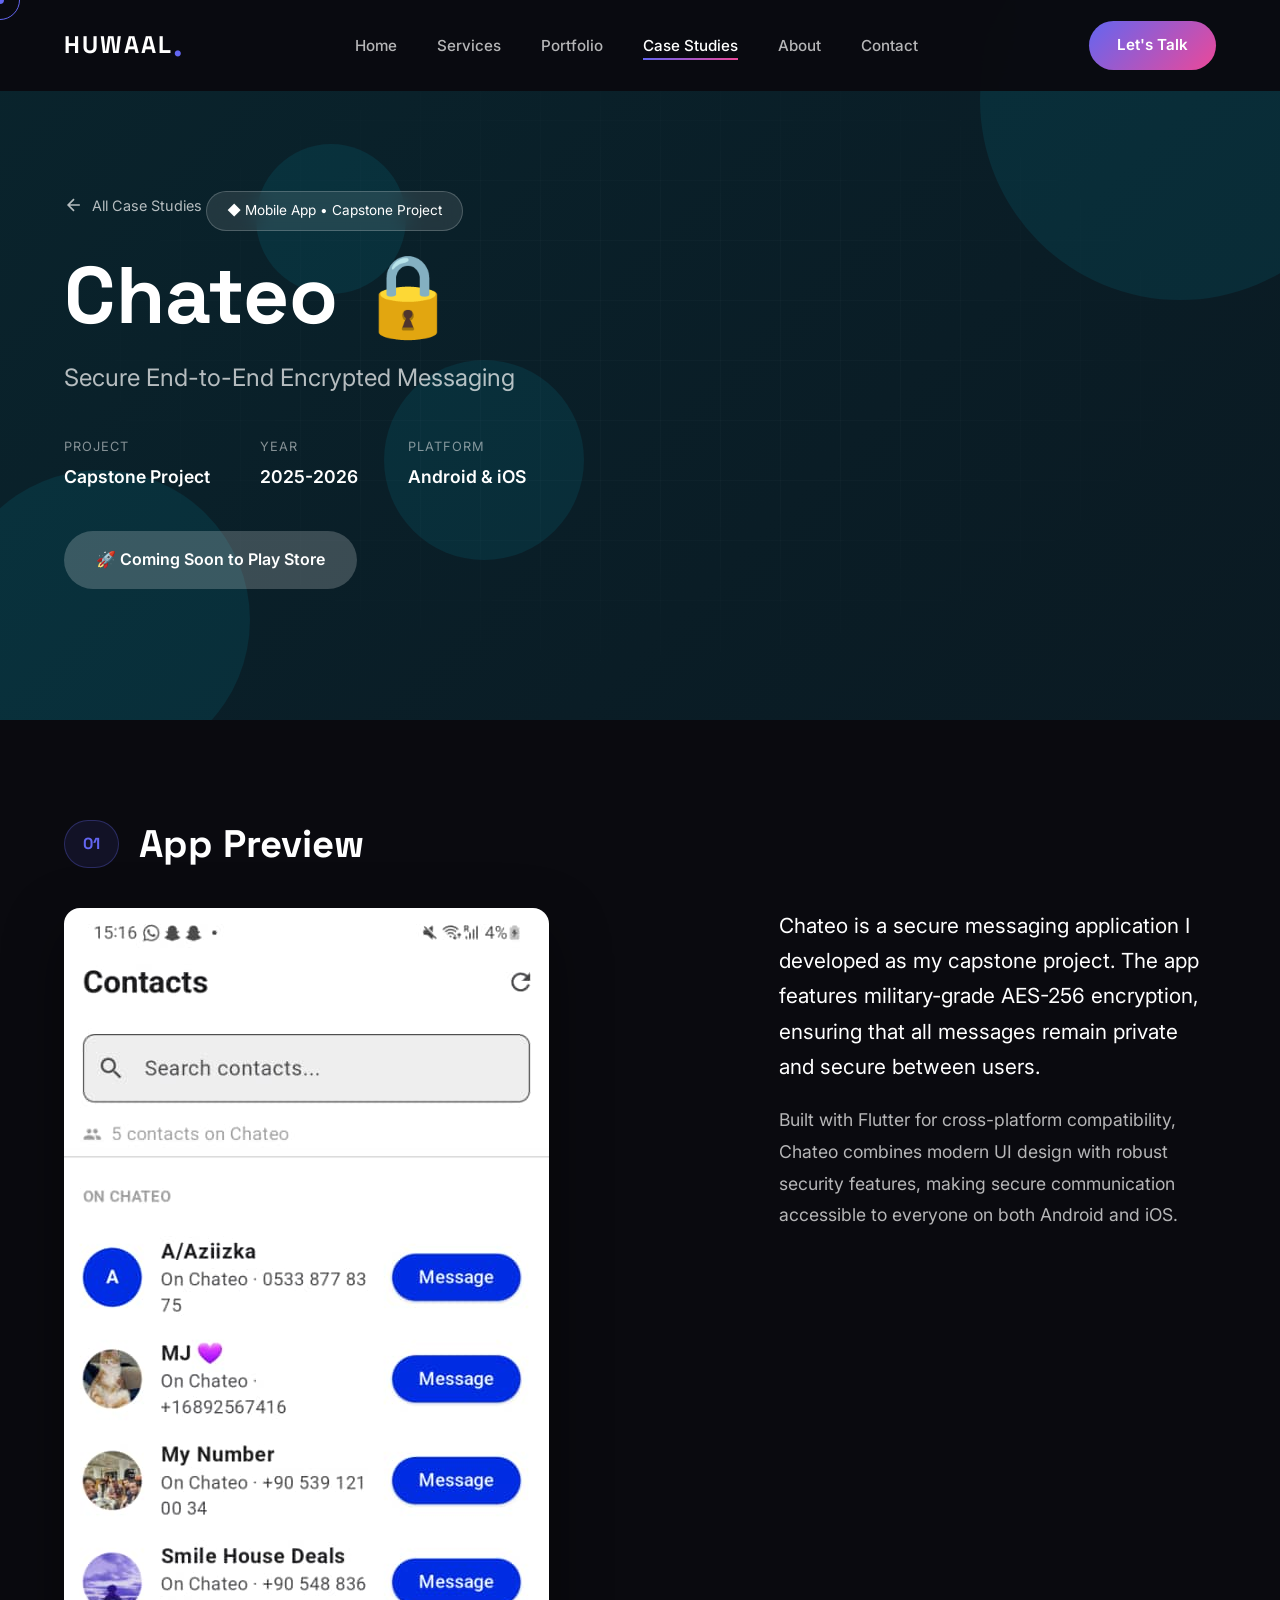
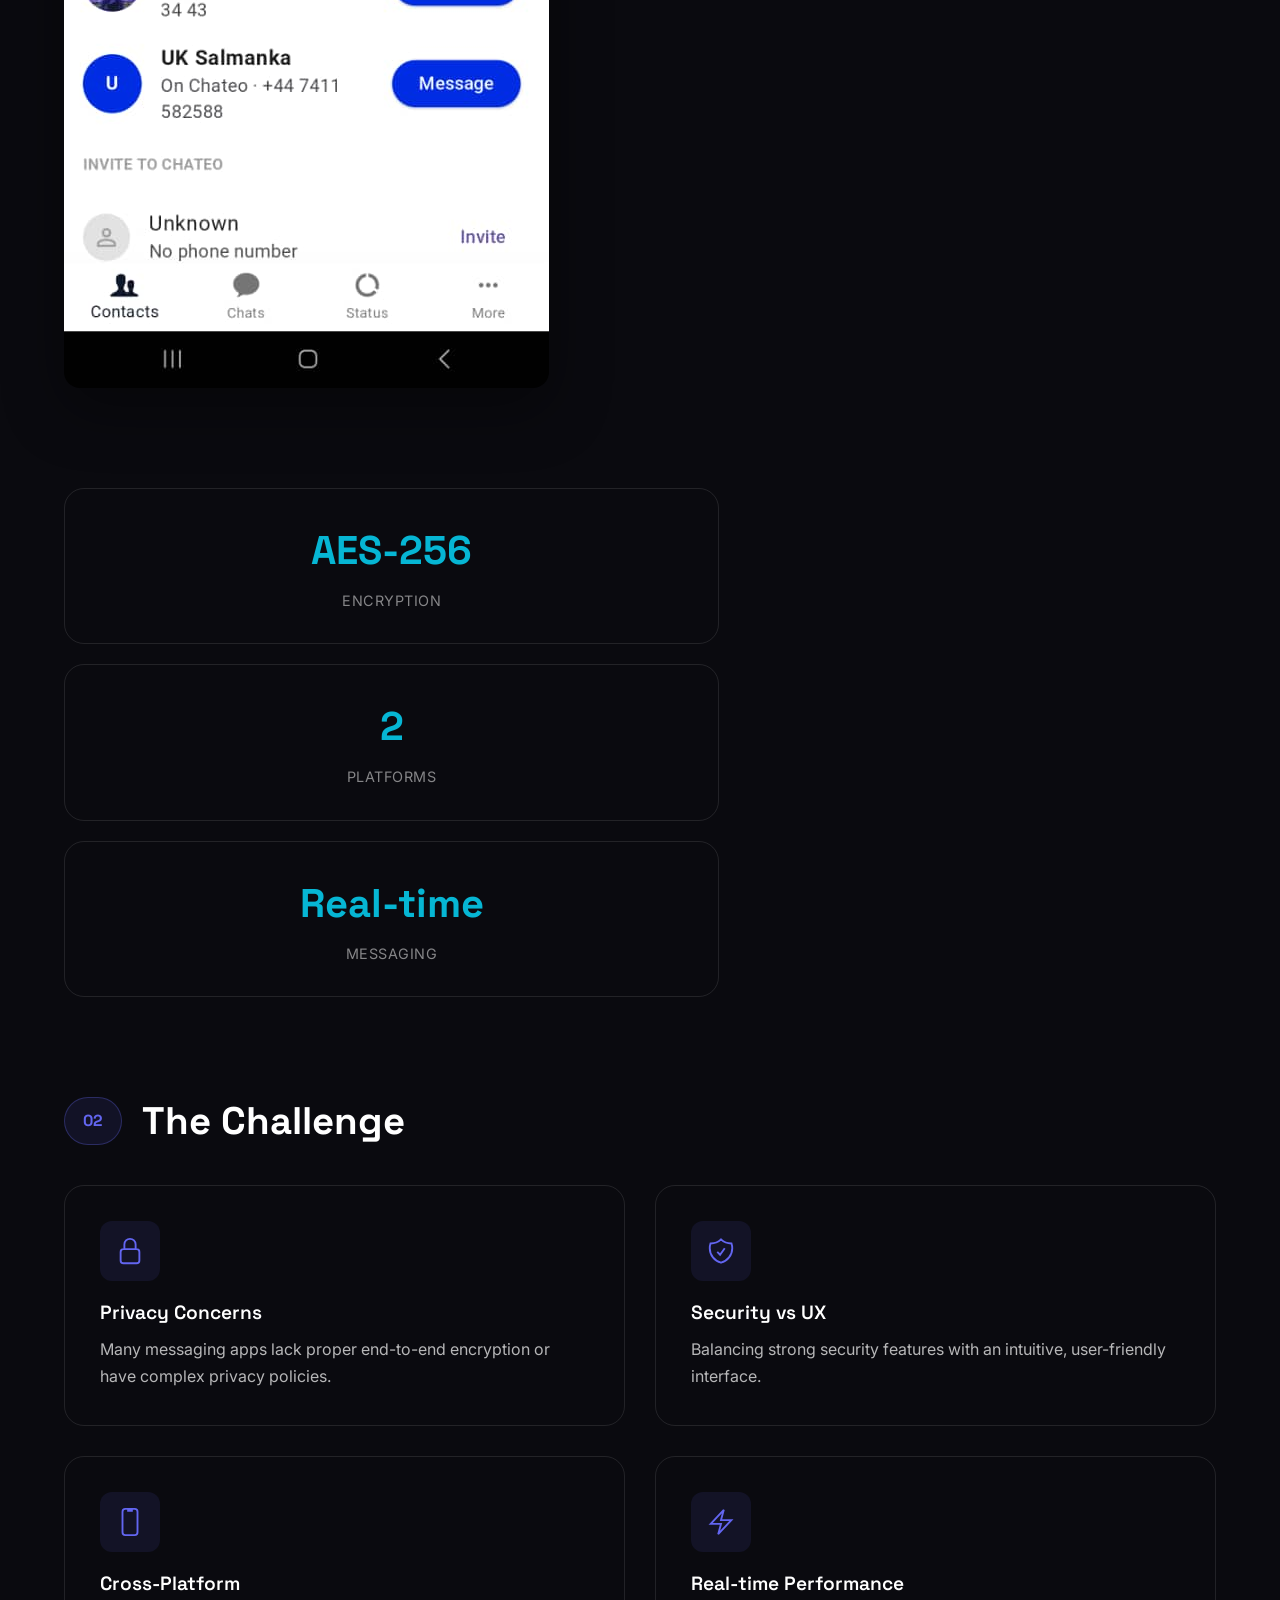
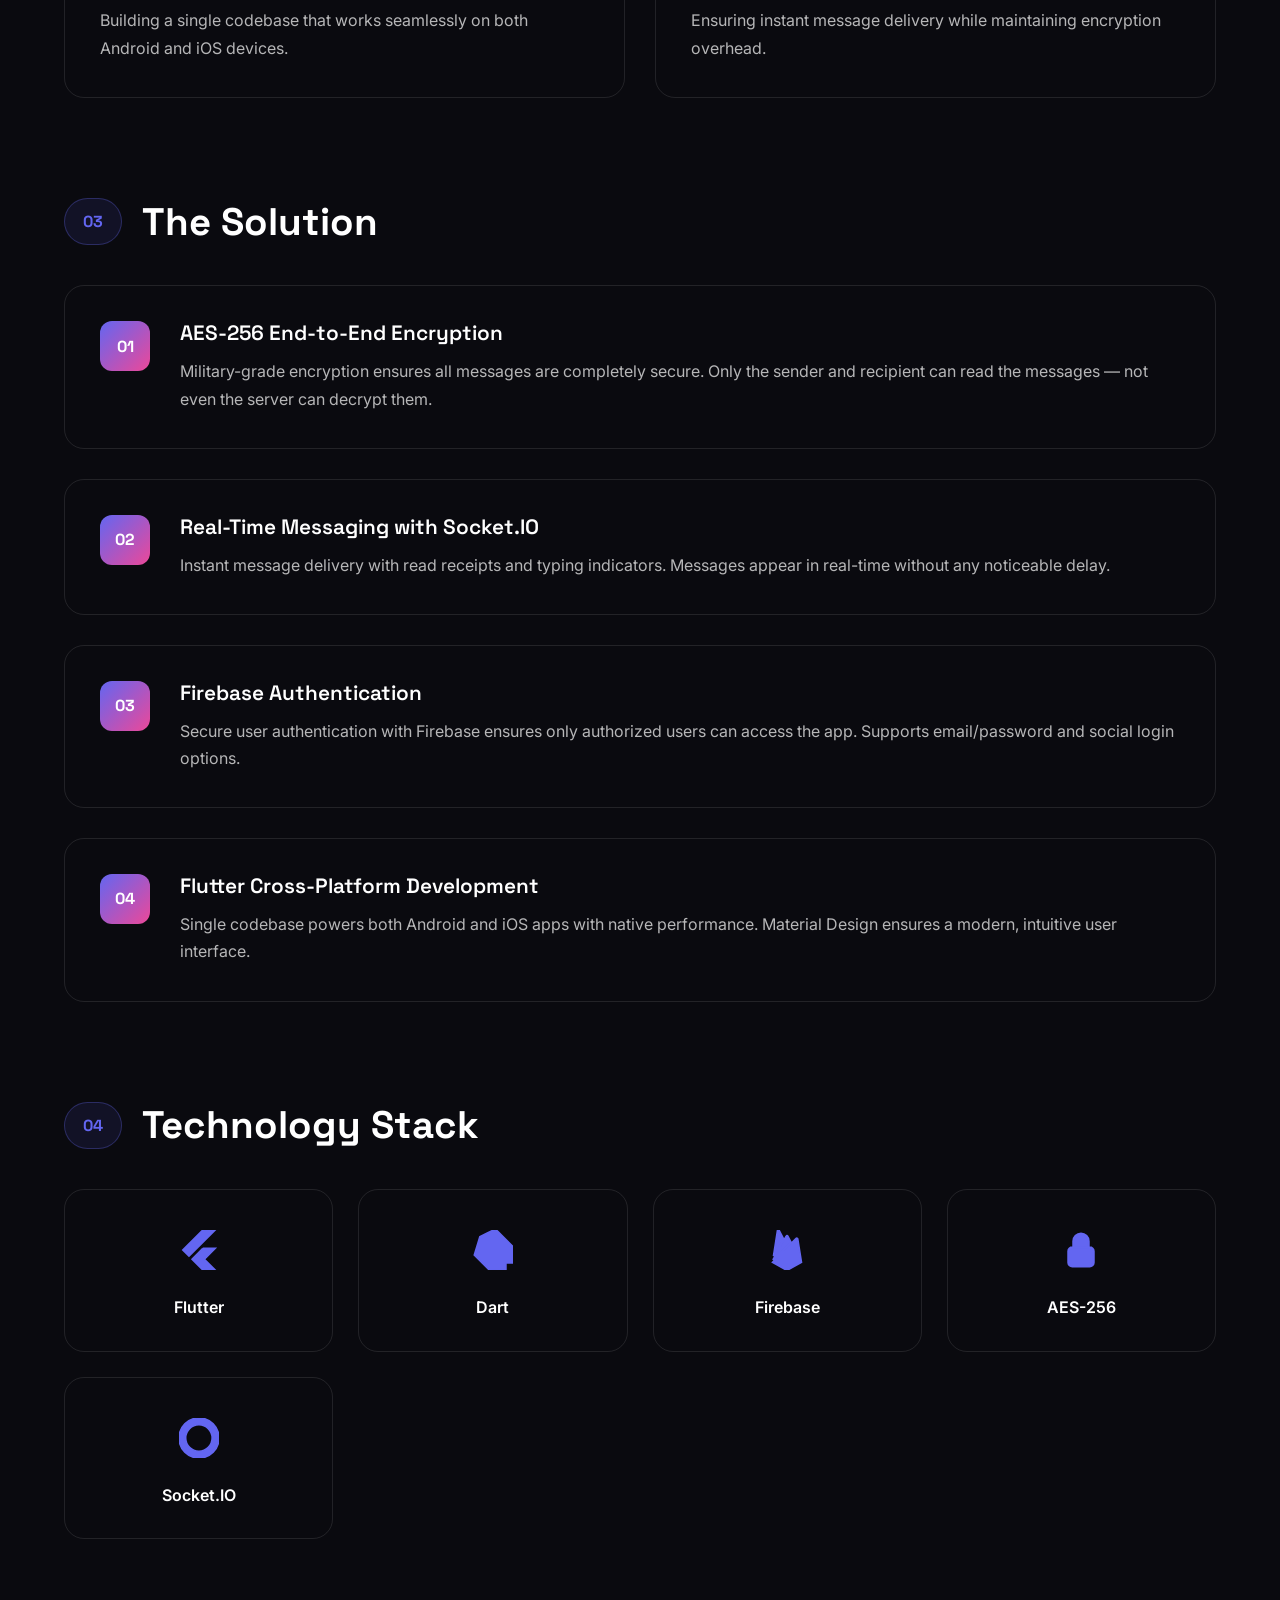
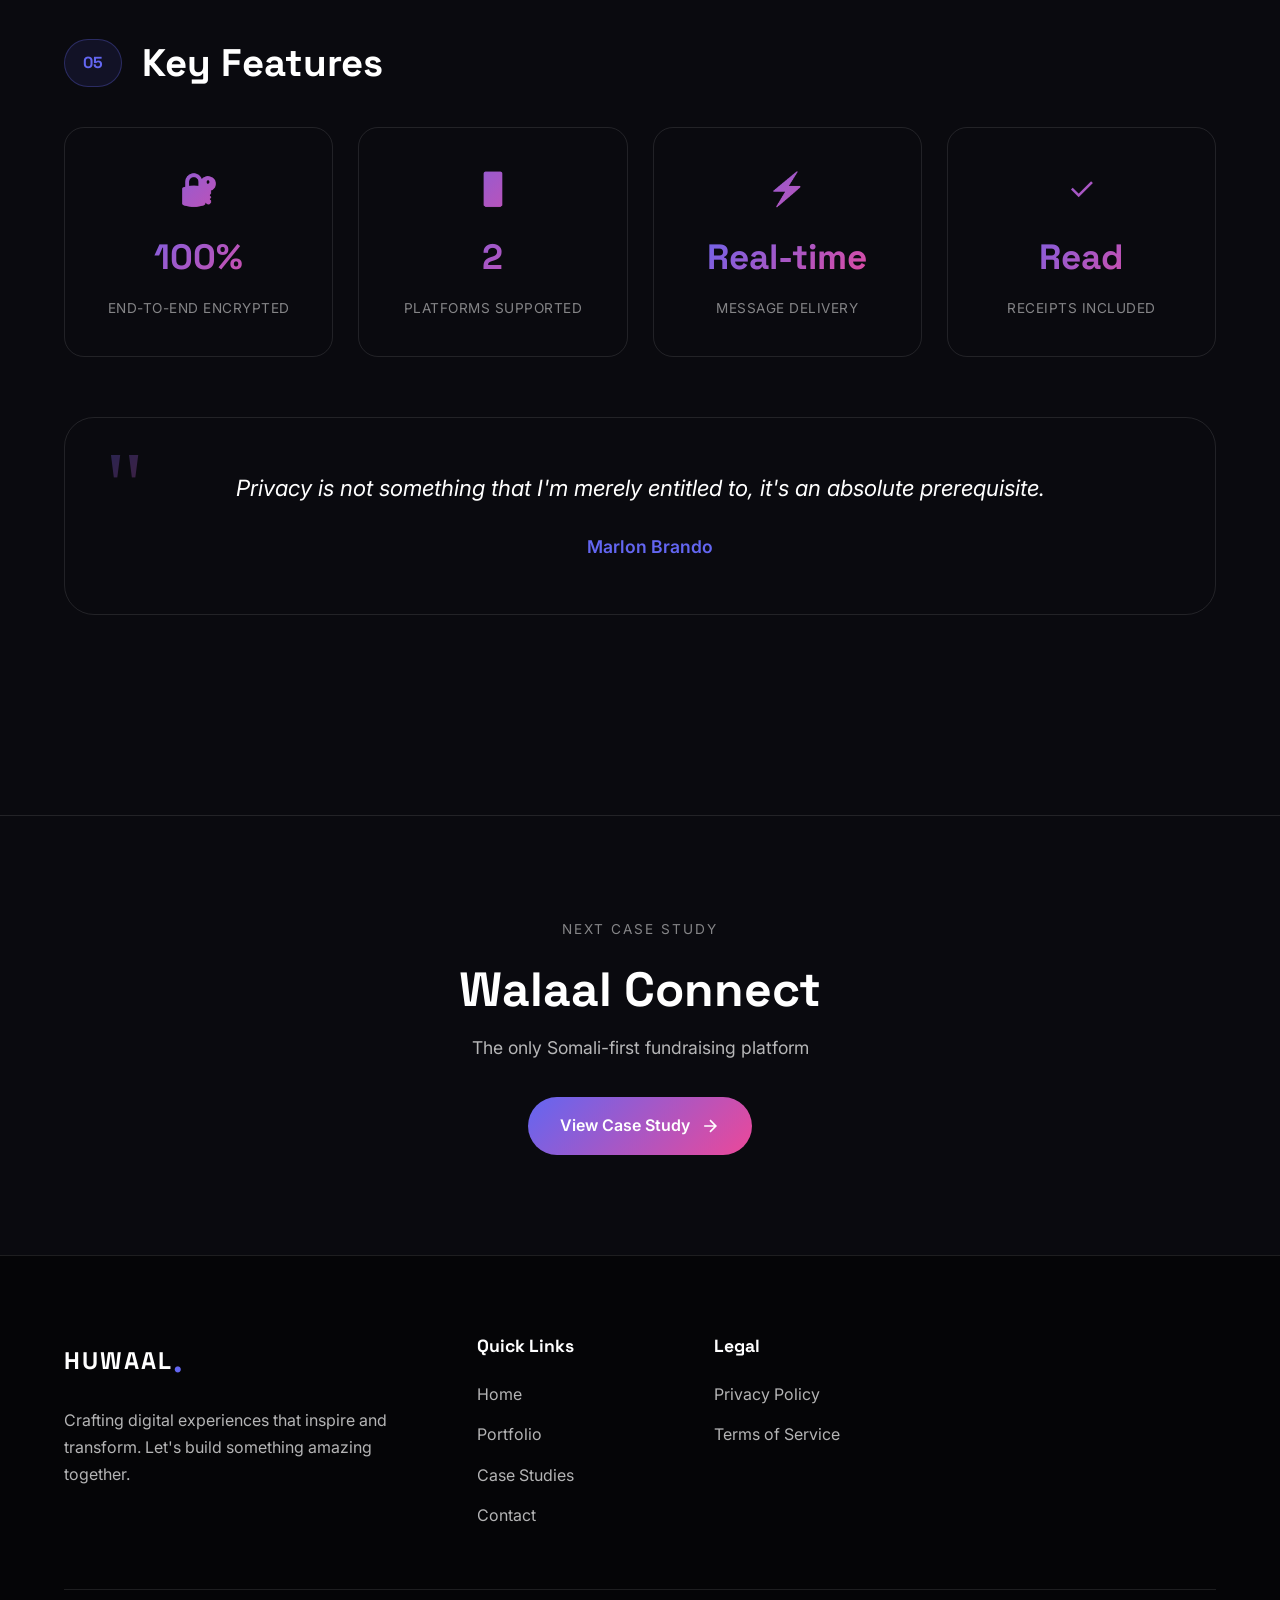
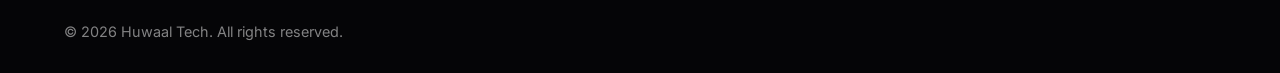
==== case-chateo.html @ d8c2edd1 "🚀 Initial commit - Huwaal Tech Portfolio" ====
<!DOCTYPE html>
<html lang="en">
<head>
    <meta charset="UTF-8">
    <meta name="viewport" content="width=device-width, initial-scale=1.0">
    <meta name="description" content="Chateo Case Study - Secure end-to-end encrypted messaging app built with Flutter">
    <title>Chateo Case Study | Huwaal Tech</title>
    <link rel="stylesheet" href="css/style.css">
    <link rel="preconnect" href="https://fonts.googleapis.com">
    <link rel="preconnect" href="https://fonts.gstatic.com" crossorigin>
    <link href="https://fonts.googleapis.com/css2?family=Inter:wght@300;400;500;600;700;800&family=Space+Grotesk:wght@400;500;600;700&display=swap" rel="stylesheet">
</head>
<body class="case-page">
    <!-- Preloader -->
    <div class="preloader" id="preloader">
        <div class="loader">
            <span class="loader-text">HUWAAL</span>
            <div class="loader-bar"></div>
        </div>
    </div>

    <!-- Cursor -->
    <div class="cursor" id="cursor"></div>
    <div class="cursor-follower" id="cursor-follower"></div>

    <!-- Navigation -->
    <nav class="navbar navbar-dark" id="navbar">
        <div class="nav-container">
            <a href="index.html" class="logo">
                <span class="logo-text">HUWAAL</span>
                <span class="logo-dot">.</span>
            </a>
            <ul class="nav-menu" id="nav-menu">
                <li><a href="index.html" class="nav-link">Home</a></li>
                <li><a href="index.html#services" class="nav-link">Services</a></li>
                <li><a href="index.html#portfolio" class="nav-link">Portfolio</a></li>
                <li><a href="case-studies.html" class="nav-link active">Case Studies</a></li>
                <li><a href="index.html#about" class="nav-link">About</a></li>
                <li><a href="index.html#contact" class="nav-link">Contact</a></li>
            </ul>
            <a href="index.html#contact" class="nav-cta">Let's Talk</a>
            <button class="nav-toggle" id="nav-toggle" aria-label="Toggle navigation">
                <span></span>
                <span></span>
                <span></span>
            </button>
        </div>
    </nav>

    <!-- Case Study Hero -->
    <section class="case-single-hero" style="--case-color: #06b6d4;">
        <div class="hero-bg">
            <div class="case-gradient" style="background: linear-gradient(135deg, #06b6d4 0%, #0891b2 50%, #0e7490 100%);"></div>
            <div class="hero-grid"></div>
            <div class="case-shapes">
                <div class="case-shape shape-1"></div>
                <div class="case-shape shape-2"></div>
                <div class="case-shape shape-3"></div>
                <div class="case-shape shape-4"></div>
            </div>
        </div>
        <div class="container">
            <div class="case-single-header">
                <a href="case-studies.html" class="back-link">
                    <svg width="20" height="20" viewBox="0 0 24 24" fill="none" stroke="currentColor" stroke-width="2">
                        <path d="M19 12H5M12 19l-7-7 7-7"/>
                    </svg>
                    <span>All Case Studies</span>
                </a>
                <span class="case-category-tag">◆ Mobile App • Capstone Project</span>
                <h1 class="case-single-title">Chateo 🔒</h1>
                <p class="case-single-tagline">Secure End-to-End Encrypted Messaging</p>
                <div class="case-meta">
                    <div class="meta-item">
                        <span class="meta-label">Project</span>
                        <span class="meta-value">Capstone Project</span>
                    </div>
                    <div class="meta-item">
                        <span class="meta-label">Year</span>
                        <span class="meta-value">2025-2026</span>
                    </div>
                    <div class="meta-item">
                        <span class="meta-label">Platform</span>
                        <span class="meta-value">Android & iOS</span>
                    </div>
                </div>
                <span class="case-live-btn coming-soon-btn" style="background: rgba(255,255,255,0.2); cursor: default;">
                    <span>🚀 Coming Soon to Play Store</span>
                </span>
            </div>
        </div>
    </section>

    <!-- Case Study Content -->
    <section class="case-single-content">
        <div class="container">
            
            <!-- App Preview -->
            <article class="case-block overview-block">
                <div class="block-header">
                    <span class="block-number">01</span>
                    <h2>App Preview</h2>
                </div>
                <div class="block-content">
                    <div style="text-align: center; margin-bottom: 40px;">
                        <img src="assets/chateo.jpeg" alt="Chateo App Preview" style="max-width: 100%; border-radius: 16px; box-shadow: 0 20px 60px rgba(0,0,0,0.4);">
                    </div>
                    <div class="overview-text">
                        <p class="lead">Chateo is a secure messaging application I developed as my capstone project. The app features military-grade AES-256 encryption, ensuring that all messages remain private and secure between users.</p>
                        <p>Built with Flutter for cross-platform compatibility, Chateo combines modern UI design with robust security features, making secure communication accessible to everyone on both Android and iOS.</p>
                    </div>
                    <div class="overview-stats">
                        <div class="stat-card" style="--accent: #06b6d4;">
                            <span class="stat-value">AES-256</span>
                            <span class="stat-label">Encryption</span>
                        </div>
                        <div class="stat-card" style="--accent: #06b6d4;">
                            <span class="stat-value">2</span>
                            <span class="stat-label">Platforms</span>
                        </div>
                        <div class="stat-card" style="--accent: #06b6d4;">
                            <span class="stat-value">Real-time</span>
                            <span class="stat-label">Messaging</span>
                        </div>
                    </div>
                </div>
            </article>

            <!-- Challenge -->
            <article class="case-block challenge-block">
                <div class="block-header">
                    <span class="block-number">02</span>
                    <h2>The Challenge</h2>
                </div>
                <div class="block-content">
                    <div class="challenge-grid">
                        <div class="challenge-item">
                            <div class="challenge-icon">
                                <svg viewBox="0 0 24 24" fill="none" stroke="currentColor" stroke-width="1.5">
                                    <path d="M16.5 10.5V6.75a4.5 4.5 0 10-9 0v3.75m-.75 11.25h10.5a2.25 2.25 0 002.25-2.25v-6.75a2.25 2.25 0 00-2.25-2.25H6.75a2.25 2.25 0 00-2.25 2.25v6.75a2.25 2.25 0 002.25 2.25z"/>
                                </svg>
                            </div>
                            <h4>Privacy Concerns</h4>
                            <p>Many messaging apps lack proper end-to-end encryption or have complex privacy policies.</p>
                        </div>
                        <div class="challenge-item">
                            <div class="challenge-icon">
                                <svg viewBox="0 0 24 24" fill="none" stroke="currentColor" stroke-width="1.5">
                                    <path d="M9 12.75L11.25 15 15 9.75m-3-7.036A11.959 11.959 0 013.598 6 11.99 11.99 0 003 9.749c0 5.592 3.824 10.29 9 11.623 5.176-1.332 9-6.03 9-11.622 0-1.31-.21-2.571-.598-3.751h-.152c-3.196 0-6.1-1.248-8.25-3.285z"/>
                                </svg>
                            </div>
                            <h4>Security vs UX</h4>
                            <p>Balancing strong security features with an intuitive, user-friendly interface.</p>
                        </div>
                        <div class="challenge-item">
                            <div class="challenge-icon">
                                <svg viewBox="0 0 24 24" fill="none" stroke="currentColor" stroke-width="1.5">
                                    <path d="M10.5 1.5H8.25A2.25 2.25 0 006 3.75v16.5a2.25 2.25 0 002.25 2.25h7.5A2.25 2.25 0 0018 20.25V3.75a2.25 2.25 0 00-2.25-2.25H13.5m-3 0V3h3V1.5m-3 0h3"/>
                                </svg>
                            </div>
                            <h4>Cross-Platform</h4>
                            <p>Building a single codebase that works seamlessly on both Android and iOS devices.</p>
                        </div>
                        <div class="challenge-item">
                            <div class="challenge-icon">
                                <svg viewBox="0 0 24 24" fill="none" stroke="currentColor" stroke-width="1.5">
                                    <path d="M3.75 13.5l10.5-11.25L12 10.5h8.25L9.75 21.75 12 13.5H3.75z"/>
                                </svg>
                            </div>
                            <h4>Real-time Performance</h4>
                            <p>Ensuring instant message delivery while maintaining encryption overhead.</p>
                        </div>
                    </div>
                </div>
            </article>

            <!-- Solution -->
            <article class="case-block solution-block">
                <div class="block-header">
                    <span class="block-number">03</span>
                    <h2>The Solution</h2>
                </div>
                <div class="block-content">
                    <div class="solution-features">
                        <div class="solution-item">
                            <div class="solution-number">01</div>
                            <div class="solution-content">
                                <h4>AES-256 End-to-End Encryption</h4>
                                <p>Military-grade encryption ensures all messages are completely secure. Only the sender and recipient can read the messages — not even the server can decrypt them.</p>
                            </div>
                        </div>
                        <div class="solution-item">
                            <div class="solution-number">02</div>
                            <div class="solution-content">
                                <h4>Real-Time Messaging with Socket.IO</h4>
                                <p>Instant message delivery with read receipts and typing indicators. Messages appear in real-time without any noticeable delay.</p>
                            </div>
                        </div>
                        <div class="solution-item">
                            <div class="solution-number">03</div>
                            <div class="solution-content">
                                <h4>Firebase Authentication</h4>
                                <p>Secure user authentication with Firebase ensures only authorized users can access the app. Supports email/password and social login options.</p>
                            </div>
                        </div>
                        <div class="solution-item">
                            <div class="solution-number">04</div>
                            <div class="solution-content">
                                <h4>Flutter Cross-Platform Development</h4>
                                <p>Single codebase powers both Android and iOS apps with native performance. Material Design ensures a modern, intuitive user interface.</p>
                            </div>
                        </div>
                    </div>
                </div>
            </article>

            <!-- Tech Stack -->
            <article class="case-block tech-block">
                <div class="block-header">
                    <span class="block-number">04</span>
                    <h2>Technology Stack</h2>
                </div>
                <div class="block-content">
                    <div class="tech-grid">
                        <div class="tech-item">
                            <div class="tech-icon">
                                <svg viewBox="0 0 24 24" fill="currentColor">
                                    <path d="M14.314 0L2.3 12 6 15.7 21.684.013h-7.357zm.014 11.072L7.857 17.53l6.47 6.47H21.7l-6.46-6.468 6.46-6.46h-7.386z"/>
                                </svg>
                            </div>
                            <span>Flutter</span>
                        </div>
                        <div class="tech-item">
                            <div class="tech-icon">
                                <svg viewBox="0 0 24 24" fill="currentColor">
                                    <path d="M4.105 4.105S9.158 1.58 11.684.316a3.079 3.079 0 011.481-.315c.766.047 1.677.788 1.677.788L24 9.948v9.789h-4.263V24H9.789l-9-9L4.105 4.105z"/>
                                </svg>
                            </div>
                            <span>Dart</span>
                        </div>
                        <div class="tech-item">
                            <div class="tech-icon">
                                <svg viewBox="0 0 24 24" fill="currentColor">
                                    <path d="M3.89 15.672L6.255.461A.542.542 0 017.27.288l2.543 4.771zm16.794 3.692l-2.25-14a.54.54 0 00-.919-.295L3.316 19.365l7.856 4.427a1.621 1.621 0 001.588 0zM14.3 7.147l-1.82-3.482a.542.542 0 00-.96 0L3.53 17.984z"/>
                                </svg>
                            </div>
                            <span>Firebase</span>
                        </div>
                        <div class="tech-item">
                            <div class="tech-icon">
                                <svg viewBox="0 0 24 24" fill="none" stroke="currentColor" stroke-width="1.5">
                                    <path d="M16.5 10.5V6.75a4.5 4.5 0 10-9 0v3.75m-.75 11.25h10.5a2.25 2.25 0 002.25-2.25v-6.75a2.25 2.25 0 00-2.25-2.25H6.75a2.25 2.25 0 00-2.25 2.25v6.75a2.25 2.25 0 002.25 2.25z"/>
                                </svg>
                            </div>
                            <span>AES-256</span>
                        </div>
                        <div class="tech-item">
                            <div class="tech-icon">
                                <svg viewBox="0 0 24 24" fill="currentColor">
                                    <path d="M12 0C5.373 0 0 5.373 0 12s5.373 12 12 12 12-5.373 12-12S18.627 0 12 0zm-.052 19.95c-4.397 0-7.95-3.553-7.95-7.95s3.553-7.95 7.95-7.95 7.95 3.553 7.95 7.95-3.553 7.95-7.95 7.95z"/>
                                </svg>
                            </div>
                            <span>Socket.IO</span>
                        </div>
                    </div>
                </div>
            </article>

            <!-- Results -->
            <article class="case-block results-block">
                <div class="block-header">
                    <span class="block-number">05</span>
                    <h2>Key Features</h2>
                </div>
                <div class="block-content">
                    <div class="results-grid">
                        <div class="result-card">
                            <div class="result-icon">🔐</div>
                            <span class="result-value">100%</span>
                            <span class="result-label">End-to-End Encrypted</span>
                        </div>
                        <div class="result-card">
                            <div class="result-icon">📱</div>
                            <span class="result-value">2</span>
                            <span class="result-label">Platforms Supported</span>
                        </div>
                        <div class="result-card">
                            <div class="result-icon">⚡</div>
                            <span class="result-value">Real-time</span>
                            <span class="result-label">Message Delivery</span>
                        </div>
                        <div class="result-card">
                            <div class="result-icon">✓</div>
                            <span class="result-value">Read</span>
                            <span class="result-label">Receipts Included</span>
                        </div>
                    </div>
                    <div class="testimonial-block">
                        <div class="quote-icon">"</div>
                        <blockquote>
                            Privacy is not something that I'm merely entitled to, it's an absolute prerequisite.
                        </blockquote>
                        <div class="testimonial-author">
                            <span class="author-name">Marlon Brando</span>
                        </div>
                    </div>
                </div>
            </article>

        </div>
    </section>

    <!-- Next Case Study -->
    <section class="next-case">
        <div class="container">
            <div class="next-case-content">
                <span class="next-label">Next Case Study</span>
                <h3 class="next-title">Walaal Connect</h3>
                <p class="next-description">The only Somali-first fundraising platform</p>
                <a href="case-walaal.html" class="btn btn-primary">
                    <span>View Case Study</span>
                    <svg width="20" height="20" viewBox="0 0 24 24" fill="none" stroke="currentColor" stroke-width="2">
                        <path d="M5 12h14M12 5l7 7-7 7"/>
                    </svg>
                </a>
            </div>
        </div>
    </section>

    <!-- Footer -->
    <footer class="footer">
        <div class="container">
            <div class="footer-grid">
                <div class="footer-brand">
                    <a href="index.html" class="logo">
                        <span class="logo-text">HUWAAL</span>
                        <span class="logo-dot">.</span>
                    </a>
                    <p class="footer-description">
                        Crafting digital experiences that inspire and transform. Let's build something amazing together.
                    </p>
                </div>
                <div class="footer-links">
                    <h4>Quick Links</h4>
                    <ul>
                        <li><a href="index.html">Home</a></li>
                        <li><a href="index.html#portfolio">Portfolio</a></li>
                        <li><a href="case-studies.html">Case Studies</a></li>
                        <li><a href="index.html#contact">Contact</a></li>
                    </ul>
                </div>
                <div class="footer-links">
                    <h4>Legal</h4>
                    <ul>
                        <li><a href="privacy.html">Privacy Policy</a></li>
                        <li><a href="terms.html">Terms of Service</a></li>
                    </ul>
                </div>
            </div>
            <div class="footer-bottom">
                <p>&copy; 2026 Huwaal Tech. All rights reserved.</p>
            </div>
        </div>
    </footer>

    <script src="js/main.js"></script>
</body>
</html>
---- css/style.css ----
/* ===================================
   Huwaal Tech - Web Agency Portfolio
   Modern CSS with Variables, Grid, Flexbox
   =================================== */

/* CSS Variables */
:root {
    /* Colors */
    --primary: #6366f1;
    --primary-light: #818cf8;
    --primary-dark: #4f46e5;
    --secondary: #ec4899;
    --accent: #06b6d4;
    
    /* Gradients */
    --gradient-primary: linear-gradient(135deg, #6366f1 0%, #ec4899 100%);
    --gradient-secondary: linear-gradient(135deg, #06b6d4 0%, #6366f1 100%);
    --gradient-dark: linear-gradient(135deg, #0f172a 0%, #1e293b 100%);
    
    /* Background Colors */
    --bg-dark: #0a0a0f;
    --bg-darker: #050507;
    --bg-card: rgba(255, 255, 255, 0.03);
    --bg-card-hover: rgba(255, 255, 255, 0.06);
    
    /* Text Colors */
    --text-primary: #ffffff;
    --text-secondary: rgba(255, 255, 255, 0.7);
    --text-muted: rgba(255, 255, 255, 0.5);
    
    /* Border Colors */
    --border-color: rgba(255, 255, 255, 0.1);
    --border-color-hover: rgba(255, 255, 255, 0.2);
    
    /* Spacing */
    --section-padding: 120px;
    --container-width: 1200px;
    --container-padding: 24px;
    
    /* Typography */
    --font-primary: 'Inter', -apple-system, BlinkMacSystemFont, sans-serif;
    --font-display: 'Space Grotesk', sans-serif;
    
    /* Transitions */
    --transition-fast: 0.2s ease;
    --transition-normal: 0.3s ease;
    --transition-slow: 0.5s ease;
    
    /* Border Radius */
    --radius-sm: 8px;
    --radius-md: 12px;
    --radius-lg: 20px;
    --radius-xl: 30px;
    --radius-full: 9999px;
    
    /* Shadows */
    --shadow-sm: 0 2px 8px rgba(0, 0, 0, 0.3);
    --shadow-md: 0 4px 20px rgba(0, 0, 0, 0.4);
    --shadow-lg: 0 8px 40px rgba(0, 0, 0, 0.5);
    --shadow-glow: 0 0 40px rgba(99, 102, 241, 0.3);
}

/* Reset & Base */
*, *::before, *::after {
    box-sizing: border-box;
    margin: 0;
    padding: 0;
}

html {
    scroll-behavior: smooth;
    scroll-padding-top: 80px;
}

body {
    font-family: var(--font-primary);
    font-size: 16px;
    line-height: 1.6;
    color: var(--text-primary);
    background: var(--bg-dark);
    overflow-x: hidden;
    -webkit-font-smoothing: antialiased;
    -moz-osx-font-smoothing: grayscale;
}

/* Selection */
::selection {
    background: var(--primary);
    color: var(--text-primary);
}

/* Scrollbar */
::-webkit-scrollbar {
    width: 10px;
}

::-webkit-scrollbar-track {
    background: var(--bg-darker);
}

::-webkit-scrollbar-thumb {
    background: var(--primary);
    border-radius: var(--radius-full);
}

::-webkit-scrollbar-thumb:hover {
    background: var(--primary-light);
}

/* Container */
.container {
    width: 100%;
    max-width: var(--container-width);
    margin: 0 auto;
    padding: 0 var(--container-padding);
}

/* Typography */
h1, h2, h3, h4, h5, h6 {
    font-family: var(--font-display);
    font-weight: 700;
    line-height: 1.2;
}

a {
    text-decoration: none;
    color: inherit;
    transition: var(--transition-fast);
}

img {
    max-width: 100%;
    height: auto;
    display: block;
}

ul {
    list-style: none;
}

/* Preloader */
.preloader {
    position: fixed;
    top: 0;
    left: 0;
    width: 100%;
    height: 100%;
    background: var(--bg-darker);
    display: flex;
    align-items: center;
    justify-content: center;
    z-index: 10000;
    transition: opacity 0.5s ease, visibility 0.5s ease;
}

.preloader.loaded {
    opacity: 0;
    visibility: hidden;
}

.loader {
    text-align: center;
}

.loader-text {
    font-family: var(--font-display);
    font-size: 2rem;
    font-weight: 700;
    background: var(--gradient-primary);
    -webkit-background-clip: text;
    -webkit-text-fill-color: transparent;
    background-clip: text;
    margin-bottom: 20px;
    display: block;
}

.loader-bar {
    width: 200px;
    height: 3px;
    background: var(--border-color);
    border-radius: var(--radius-full);
    overflow: hidden;
    position: relative;
}

.loader-bar::after {
    content: '';
    position: absolute;
    left: -50%;
    top: 0;
    width: 50%;
    height: 100%;
    background: var(--gradient-primary);
    animation: loading 1s ease-in-out infinite;
}

@keyframes loading {
    0% { left: -50%; }
    100% { left: 100%; }
}

/* Custom Cursor */
.cursor, .cursor-follower {
    position: fixed;
    border-radius: 50%;
    pointer-events: none;
    z-index: 9999;
    transition: transform 0.1s ease;
    display: none;
}

@media (hover: hover) and (pointer: fine) {
    .cursor, .cursor-follower {
        display: block;
    }
}

.cursor {
    width: 8px;
    height: 8px;
    background: var(--primary);
    transform: translate(-50%, -50%);
}

.cursor-follower {
    width: 40px;
    height: 40px;
    border: 1px solid var(--primary);
    transform: translate(-50%, -50%);
    transition: transform 0.15s ease, width 0.3s ease, height 0.3s ease;
}

.cursor-follower.hovering {
    width: 60px;
    height: 60px;
    background: rgba(99, 102, 241, 0.1);
}

/* Navigation */
.navbar {
    position: fixed;
    top: 0;
    left: 0;
    width: 100%;
    z-index: 1000;
    padding: 20px 0;
    transition: var(--transition-normal);
}

.navbar.scrolled {
    background: rgba(10, 10, 15, 0.9);
    backdrop-filter: blur(20px);
    -webkit-backdrop-filter: blur(20px);
    padding: 15px 0;
    border-bottom: 1px solid var(--border-color);
}

.nav-container {
    max-width: var(--container-width);
    margin: 0 auto;
    padding: 0 var(--container-padding);
    display: flex;
    align-items: center;
    justify-content: space-between;
}

.logo {
    display: flex;
    align-items: center;
    font-family: var(--font-display);
    font-size: 1.5rem;
    font-weight: 700;
}

.logo-text {
    letter-spacing: 2px;
}

.logo-dot {
    color: var(--primary);
    font-size: 2rem;
}

.nav-menu {
    display: flex;
    align-items: center;
    gap: 40px;
}

.nav-link {
    font-size: 0.95rem;
    font-weight: 500;
    color: var(--text-secondary);
    position: relative;
    padding: 5px 0;
}

.nav-link::after {
    content: '';
    position: absolute;
    bottom: 0;
    left: 0;
    width: 0;
    height: 2px;
    background: var(--gradient-primary);
    transition: var(--transition-normal);
}

.nav-link:hover,
.nav-link.active {
    color: var(--text-primary);
}

.nav-link:hover::after,
.nav-link.active::after {
    width: 100%;
}

.nav-cta {
    background: var(--gradient-primary);
    padding: 12px 28px;
    border-radius: var(--radius-full);
    font-weight: 600;
    font-size: 0.95rem;
    transition: var(--transition-normal);
}

.nav-cta:hover {
    transform: translateY(-2px);
    box-shadow: var(--shadow-glow);
}

.nav-toggle {
    display: none;
    flex-direction: column;
    gap: 6px;
    background: none;
    border: none;
    cursor: pointer;
    padding: 5px;
}

.nav-toggle span {
    width: 25px;
    height: 2px;
    background: var(--text-primary);
    transition: var(--transition-normal);
}

.nav-toggle.active span:nth-child(1) {
    transform: rotate(45deg) translate(5px, 5px);
}

.nav-toggle.active span:nth-child(2) {
    opacity: 0;
}

.nav-toggle.active span:nth-child(3) {
    transform: rotate(-45deg) translate(6px, -6px);
}

/* Hero Section */
.hero {
    min-height: 100vh;
    display: flex;
    align-items: center;
    position: relative;
    overflow: hidden;
    padding: 120px 0 80px;
}

.hero-bg {
    position: absolute;
    top: 0;
    left: 0;
    width: 100%;
    height: 100%;
    z-index: 0;
}

.hero-gradient {
    position: absolute;
    top: -50%;
    right: -20%;
    width: 80%;
    height: 100%;
    background: radial-gradient(circle, rgba(99, 102, 241, 0.15) 0%, transparent 60%);
    filter: blur(60px);
}

.hero-grid {
    position: absolute;
    top: 0;
    left: 0;
    width: 100%;
    height: 100%;
    background-image: 
        linear-gradient(rgba(255, 255, 255, 0.02) 1px, transparent 1px),
        linear-gradient(90deg, rgba(255, 255, 255, 0.02) 1px, transparent 1px);
    background-size: 60px 60px;
    mask-image: radial-gradient(ellipse at center, black 30%, transparent 70%);
    -webkit-mask-image: radial-gradient(ellipse at center, black 30%, transparent 70%);
}

.floating-shapes {
    position: absolute;
    top: 0;
    left: 0;
    width: 100%;
    height: 100%;
    overflow: hidden;
}

.shape {
    position: absolute;
    border-radius: 50%;
    filter: blur(60px);
    opacity: 0.5;
    animation: float 20s ease-in-out infinite;
}

.shape-1 {
    width: 400px;
    height: 400px;
    background: var(--primary);
    top: 10%;
    right: 10%;
    animation-delay: 0s;
}

.shape-2 {
    width: 300px;
    height: 300px;
    background: var(--secondary);
    bottom: 20%;
    left: 5%;
    animation-delay: -5s;
}

.shape-3 {
    width: 200px;
    height: 200px;
    background: var(--accent);
    top: 60%;
    right: 30%;
    animation-delay: -10s;
}

.shape-4 {
    width: 150px;
    height: 150px;
    background: var(--primary-light);
    top: 30%;
    left: 20%;
    animation-delay: -15s;
}

@keyframes float {
    0%, 100% { transform: translate(0, 0) rotate(0deg); }
    25% { transform: translate(30px, -30px) rotate(5deg); }
    50% { transform: translate(-20px, 20px) rotate(-5deg); }
    75% { transform: translate(10px, 10px) rotate(3deg); }
}

.hero-container {
    max-width: var(--container-width);
    margin: 0 auto;
    padding: 0 var(--container-padding);
    display: grid;
    grid-template-columns: 1fr 1fr;
    gap: 60px;
    align-items: center;
    position: relative;
    z-index: 1;
}

.hero-content {
    max-width: 600px;
}

.hero-badge {
    display: inline-flex;
    align-items: center;
    gap: 10px;
    background: var(--bg-card);
    border: 1px solid var(--border-color);
    padding: 8px 20px;
    border-radius: var(--radius-full);
    font-size: 0.9rem;
    color: var(--text-secondary);
    margin-bottom: 30px;
}

.badge-dot {
    width: 8px;
    height: 8px;
    background: #10b981;
    border-radius: 50%;
    animation: pulse 2s ease-in-out infinite;
}

@keyframes pulse {
    0%, 100% { opacity: 1; transform: scale(1); }
    50% { opacity: 0.5; transform: scale(1.2); }
}

.hero-title {
    font-size: clamp(2.5rem, 5vw, 4rem);
    font-weight: 800;
    line-height: 1.1;
    margin-bottom: 25px;
}

.gradient-text {
    background: var(--gradient-primary);
    -webkit-background-clip: text;
    -webkit-text-fill-color: transparent;
    background-clip: text;
}

.outline-text {
    -webkit-text-stroke: 2px var(--text-primary);
    -webkit-text-fill-color: transparent;
}

.hero-description {
    font-size: 1.1rem;
    color: var(--text-secondary);
    margin-bottom: 40px;
    line-height: 1.8;
}

.hero-cta {
    display: flex;
    gap: 20px;
    margin-bottom: 60px;
}

/* Buttons */
.btn {
    display: inline-flex;
    align-items: center;
    gap: 10px;
    padding: 16px 32px;
    border-radius: var(--radius-full);
    font-weight: 600;
    font-size: 1rem;
    cursor: pointer;
    border: none;
    transition: var(--transition-normal);
}

.btn-primary {
    background: var(--gradient-primary);
    color: var(--text-primary);
}

.btn-primary:hover {
    transform: translateY(-3px);
    box-shadow: var(--shadow-glow);
}

.btn-secondary {
    background: transparent;
    border: 1px solid var(--border-color);
    color: var(--text-primary);
}

.btn-secondary:hover {
    background: var(--bg-card);
    border-color: var(--border-color-hover);
}

.btn-full {
    width: 100%;
    justify-content: center;
}

.btn svg {
    transition: var(--transition-normal);
}

.btn:hover svg {
    transform: translateX(5px);
}

/* Hero Stats */
.hero-stats {
    display: flex;
    gap: 50px;
}

.stat {
    text-align: left;
}

.stat-number {
    display: block;
    font-family: var(--font-display);
    font-size: 2.5rem;
    font-weight: 700;
    background: var(--gradient-primary);
    -webkit-background-clip: text;
    -webkit-text-fill-color: transparent;
    background-clip: text;
}

.stat-number::after {
    content: '+';
    -webkit-text-fill-color: var(--primary);
}

.stat-label {
    font-size: 0.9rem;
    color: var(--text-muted);
}

/* Hero Visual */
.hero-visual {
    display: flex;
    justify-content: center;
    align-items: center;
}

.hero-card {
    background: var(--bg-card);
    border: 1px solid var(--border-color);
    border-radius: var(--radius-lg);
    overflow: hidden;
    width: 100%;
    max-width: 450px;
    box-shadow: var(--shadow-lg);
    transform: perspective(1000px) rotateY(-5deg) rotateX(5deg);
    transition: var(--transition-slow);
}

.hero-card:hover {
    transform: perspective(1000px) rotateY(0deg) rotateX(0deg);
}

.card-header {
    padding: 15px 20px;
    border-bottom: 1px solid var(--border-color);
    display: flex;
    align-items: center;
}

.card-dots {
    display: flex;
    gap: 8px;
}

.card-dots span {
    width: 12px;
    height: 12px;
    border-radius: 50%;
}

.card-dots span:nth-child(1) { background: #ef4444; }
.card-dots span:nth-child(2) { background: #f59e0b; }
.card-dots span:nth-child(3) { background: #10b981; }

.card-content {
    padding: 25px;
    font-family: 'Monaco', 'Courier New', monospace;
    font-size: 0.95rem;
    line-height: 2;
}

.code-line {
    white-space: nowrap;
}

.code-line.indent {
    padding-left: 25px;
}

.code-keyword { color: #c792ea; }
.code-var { color: #82aaff; }
.code-prop { color: #f78c6c; }
.code-string { color: #c3e88d; }
.code-number { color: #f78c6c; }

/* Scroll Indicator */
.scroll-indicator {
    position: absolute;
    bottom: 40px;
    left: 50%;
    transform: translateX(-50%);
    display: flex;
    flex-direction: column;
    align-items: center;
    gap: 10px;
    font-size: 0.85rem;
    color: var(--text-muted);
    letter-spacing: 2px;
    text-transform: uppercase;
}

.scroll-line {
    width: 1px;
    height: 60px;
    background: var(--border-color);
    position: relative;
    overflow: hidden;
}

.scroll-line::after {
    content: '';
    position: absolute;
    top: -100%;
    left: 0;
    width: 100%;
    height: 50%;
    background: var(--gradient-primary);
    animation: scrollLine 2s ease-in-out infinite;
}

@keyframes scrollLine {
    0% { top: -50%; }
    100% { top: 100%; }
}

/* Animation Classes */
.animate-fade-up {
    opacity: 0;
    transform: translateY(30px);
    animation: fadeUp 0.8s ease forwards;
}

.animate-fade-up:nth-child(1) { animation-delay: 0.1s; }
.animate-fade-up:nth-child(2) { animation-delay: 0.2s; }
.animate-fade-up:nth-child(3) { animation-delay: 0.3s; }
.animate-fade-up:nth-child(4) { animation-delay: 0.4s; }
.animate-fade-up:nth-child(5) { animation-delay: 0.5s; }

.animate-fade-left {
    opacity: 0;
    transform: translateX(50px);
    animation: fadeLeft 0.8s ease forwards;
    animation-delay: 0.5s;
}

@keyframes fadeUp {
    to {
        opacity: 1;
        transform: translateY(0);
    }
}

@keyframes fadeLeft {
    to {
        opacity: 1;
        transform: translateX(0);
    }
}

/* Section Styling */
section {
    padding: var(--section-padding) 0;
    position: relative;
}

.section-header {
    text-align: center;
    max-width: 700px;
    margin: 0 auto 70px;
}

.section-tag {
    display: inline-block;
    background: var(--bg-card);
    border: 1px solid var(--border-color);
    padding: 8px 20px;
    border-radius: var(--radius-full);
    font-size: 0.85rem;
    font-weight: 500;
    color: var(--primary-light);
    text-transform: uppercase;
    letter-spacing: 2px;
    margin-bottom: 20px;
}

.section-title {
    font-size: clamp(2rem, 4vw, 3rem);
    margin-bottom: 20px;
}

.section-description {
    font-size: 1.1rem;
    color: var(--text-secondary);
}

/* Services Section */
.services {
    background: var(--bg-darker);
}

.services-grid {
    display: grid;
    grid-template-columns: repeat(3, 1fr);
    gap: 30px;
}

.service-card {
    background: var(--bg-card);
    border: 1px solid var(--border-color);
    border-radius: var(--radius-lg);
    padding: 40px;
    transition: var(--transition-normal);
    position: relative;
    overflow: hidden;
}

.service-card::before {
    content: '';
    position: absolute;
    top: 0;
    left: 0;
    width: 100%;
    height: 3px;
    background: var(--gradient-primary);
    transform: scaleX(0);
    transform-origin: left;
    transition: var(--transition-normal);
}

.service-card:hover {
    transform: translateY(-10px);
    border-color: var(--border-color-hover);
    box-shadow: var(--shadow-lg);
}

.service-card:hover::before {
    transform: scaleX(1);
}

.service-icon {
    width: 70px;
    height: 70px;
    background: var(--gradient-primary);
    border-radius: var(--radius-md);
    display: flex;
    align-items: center;
    justify-content: center;
    margin-bottom: 25px;
}

.service-icon svg {
    width: 32px;
    height: 32px;
    stroke: white;
}

.service-title {
    font-size: 1.4rem;
    margin-bottom: 15px;
}

.service-description {
    color: var(--text-secondary);
    margin-bottom: 25px;
    line-height: 1.7;
}

.service-link {
    display: inline-flex;
    align-items: center;
    gap: 8px;
    color: var(--primary-light);
    font-weight: 500;
    font-size: 0.95rem;
}

.service-link:hover {
    color: var(--text-primary);
}

.service-link svg {
    transition: var(--transition-normal);
}

.service-link:hover svg {
    transform: translateX(5px);
}

/* Portfolio Section */
.portfolio-filter {
    display: flex;
    justify-content: center;
    gap: 15px;
    margin-bottom: 50px;
    flex-wrap: wrap;
}

.filter-btn {
    background: var(--bg-card);
    border: 1px solid var(--border-color);
    padding: 12px 28px;
    border-radius: var(--radius-full);
    font-size: 0.95rem;
    font-weight: 500;
    color: var(--text-secondary);
    cursor: pointer;
    transition: var(--transition-normal);
}

.filter-btn:hover,
.filter-btn.active {
    background: var(--gradient-primary);
    border-color: transparent;
    color: var(--text-primary);
}

.portfolio-grid {
    display: grid;
    grid-template-columns: repeat(3, 1fr);
    gap: 30px;
}

.portfolio-item {
    position: relative;
    border-radius: var(--radius-lg);
    overflow: hidden;
    transition: var(--transition-normal);
}

.portfolio-item:hover {
    transform: translateY(-10px);
}

.portfolio-image {
    position: relative;
    aspect-ratio: 4/3;
    overflow: hidden;
}

.portfolio-placeholder {
    width: 100%;
    height: 100%;
    display: flex;
    align-items: center;
    justify-content: center;
    color: rgba(255, 255, 255, 0.5);
    font-size: 0.9rem;
}

.portfolio-overlay {
    position: absolute;
    top: 0;
    left: 0;
    width: 100%;
    height: 100%;
    background: linear-gradient(180deg, rgba(0,0,0,0.3) 0%, rgba(0,0,0,0.85) 50%, rgba(0,0,0,0.95) 100%);
    display: flex;
    flex-direction: column;
    align-items: center;
    justify-content: center;
    gap: 14px;
    opacity: 0;
    transition: var(--transition-normal);
    z-index: 10;
}

.portfolio-item:hover .portfolio-overlay {
    opacity: 1;
}

.portfolio-link {
    background: var(--gradient-primary);
    padding: 14px 32px;
    border-radius: var(--radius-full);
    font-weight: 600;
    transform: translateY(20px);
    opacity: 0;
    transition: all 0.3s ease;
    display: inline-flex;
    align-items: center;
    gap: 8px;
    font-size: 1rem;
    min-width: 180px;
    justify-content: center;
    box-shadow: 0 4px 20px rgba(99, 102, 241, 0.4);
    color: #fff;
    text-decoration: none;
    letter-spacing: 0.3px;
}

.portfolio-link:hover {
    transform: translateY(-3px) scale(1.03) !important;
    box-shadow: 0 8px 25px rgba(99, 102, 241, 0.5);
}

.portfolio-link.secondary {
    background: rgba(255, 255, 255, 0.15);
    border: 2px solid rgba(255, 255, 255, 0.4);
    box-shadow: 0 4px 15px rgba(0, 0, 0, 0.3);
    backdrop-filter: blur(10px);
}

.portfolio-link.secondary:hover {
    background: rgba(255, 255, 255, 0.25);
    border-color: rgba(255, 255, 255, 0.6);
    box-shadow: 0 6px 20px rgba(255, 255, 255, 0.15);
}

.portfolio-link.coming-soon {
    background: linear-gradient(135deg, #06b6d4 0%, #0891b2 100%);
    cursor: default;
    font-size: 0.9rem;
}

.portfolio-link.coming-soon:hover {
    transform: translateY(0) scale(1) !important;
}

.portfolio-item:hover .portfolio-link {
    transform: translateY(0);
    opacity: 1;
}

.portfolio-item:hover .portfolio-link:nth-child(1) {
    transition-delay: 0.1s;
}

.portfolio-item:hover .portfolio-link:nth-child(2) {
    transition-delay: 0.2s;
}

.portfolio-info {
    padding: 25px;
    background: var(--bg-card);
    border: 1px solid var(--border-color);
    border-top: none;
    border-radius: 0 0 var(--radius-lg) var(--radius-lg);
}

.portfolio-category {
    font-size: 0.85rem;
    color: var(--primary-light);
    text-transform: uppercase;
    letter-spacing: 1px;
    margin-bottom: 8px;
    display: block;
}

.portfolio-title {
    font-size: 1.3rem;
    margin-bottom: 8px;
}

.portfolio-description {
    font-size: 0.95rem;
    color: var(--text-muted);
    line-height: 1.6;
    margin-bottom: 15px;
}

/* Portfolio Tags */
.portfolio-tags {
    display: flex;
    flex-wrap: wrap;
    gap: 8px;
    margin-top: 10px;
}

.portfolio-tags span {
    background: var(--bg-card);
    border: 1px solid var(--border-color);
    padding: 4px 12px;
    border-radius: var(--radius-full);
    font-size: 0.75rem;
    color: var(--primary-light);
    font-weight: 500;
}

/* Project Preview in Cards */
.project-preview {
    display: flex;
    flex-direction: column;
    align-items: center;
    justify-content: center;
    gap: 10px;
    height: 100%;
}

.preview-icon {
    font-size: 3.5rem;
    filter: drop-shadow(0 4px 20px rgba(0,0,0,0.3));
}

.preview-label {
    font-family: var(--font-display);
    font-size: 1.2rem;
    font-weight: 700;
    color: white;
    text-shadow: 0 2px 10px rgba(0,0,0,0.3);
    letter-spacing: 1px;
}

/* Portfolio Stats Bar */
.portfolio-stats-bar {
    display: flex;
    justify-content: center;
    gap: 60px;
    margin-top: 60px;
    padding: 40px;
    background: var(--bg-card);
    border: 1px solid var(--border-color);
    border-radius: var(--radius-lg);
}

.portfolio-stat-item {
    display: flex;
    flex-direction: column;
    align-items: center;
    text-align: center;
}

.portfolio-stat-item .stat-icon {
    font-size: 2rem;
    margin-bottom: 10px;
}

.portfolio-stat-item .stat-value {
    font-family: var(--font-display);
    font-size: 1.5rem;
    font-weight: 700;
    background: var(--gradient-primary);
    -webkit-background-clip: text;
    -webkit-text-fill-color: transparent;
    background-clip: text;
}

.portfolio-stat-item .stat-text {
    font-size: 0.85rem;
    color: var(--text-muted);
    margin-top: 5px;
}

@media (max-width: 768px) {
    .portfolio-stats-bar {
        flex-wrap: wrap;
        gap: 30px;
        padding: 30px;
    }
    
    .portfolio-stat-item {
        flex: 1 1 40%;
    }
}

/* Portfolio Browser Frame Previews */
.portfolio-browser-frame {
    width: 100%;
    height: 100%;
    background: var(--bg-card);
    border: 1px solid var(--border-color);
    border-radius: var(--radius-md) var(--radius-md) 0 0;
    overflow: hidden;
}

.portfolio-browser-header {
    display: flex;
    align-items: center;
    gap: 12px;
    padding: 10px 15px;
    background: rgba(255, 255, 255, 0.03);
    border-bottom: 1px solid var(--border-color);
}

.portfolio-browser-header .browser-dots {
    display: flex;
    gap: 6px;
}

.portfolio-browser-header .browser-dots span {
    width: 10px;
    height: 10px;
    border-radius: 50%;
}

.portfolio-browser-header .browser-dots span:nth-child(1) {
    background: #ff5f57;
}

.portfolio-browser-header .browser-dots span:nth-child(2) {
    background: #ffbd2e;
}

.portfolio-browser-header .browser-dots span:nth-child(3) {
    background: #28ca41;
}

.browser-url-mini {
    flex: 1;
    background: rgba(255, 255, 255, 0.05);
    padding: 5px 12px;
    border-radius: var(--radius-full);
    font-size: 0.75rem;
    color: var(--text-muted);
    overflow: hidden;
    text-overflow: ellipsis;
    white-space: nowrap;
}

.portfolio-iframe-container {
    width: 100%;
    height: calc(100% - 38px);
    overflow: hidden;
    position: relative;
}

.portfolio-iframe-container iframe {
    width: 200%;
    height: 200%;
    transform: scale(0.5);
    transform-origin: top left;
    border: none;
    pointer-events: none;
}

/* Updated Portfolio Overlay for multiple links */
.portfolio-overlay {
    position: absolute;
    top: 0;
    left: 0;
    width: 100%;
    height: 100%;
    background: linear-gradient(to top, rgba(10, 10, 15, 0.95) 0%, rgba(10, 10, 15, 0.7) 50%, transparent 100%);
    display: flex;
    flex-direction: column;
    align-items: center;
    justify-content: flex-end;
    padding-bottom: 30px;
    gap: 10px;
    opacity: 0;
    transition: var(--transition-normal);
}

.portfolio-link.secondary {
    background: transparent;
    border: 1px solid var(--border-color-hover);
    font-size: 0.85rem;
    padding: 10px 20px;
}

.portfolio-link.secondary:hover {
    background: var(--bg-card-hover);
    border-color: var(--primary);
}

/* Portfolio stat icons gradient */
.portfolio-stat-item .stat-icon {
    font-size: 1.5rem;
    margin-bottom: 10px;
    background: var(--gradient-primary);
    -webkit-background-clip: text;
    -webkit-text-fill-color: transparent;
    background-clip: text;
}

/* Portfolio CTA */
.portfolio-cta {
    display: flex;
    justify-content: center;
    margin-top: 40px;
}

/* Portfolio Thumbnails */
.portfolio-thumbnail {
    width: 100%;
    height: 100%;
    position: relative;
    display: flex;
    align-items: center;
    justify-content: center;
    overflow: hidden;
    border-radius: var(--radius-lg) var(--radius-lg) 0 0;
}

.thumbnail-content {
    display: flex;
    flex-direction: column;
    align-items: center;
    justify-content: center;
    gap: 15px;
    z-index: 2;
    text-align: center;
    padding: 20px;
}

.thumbnail-icon {
    width: 80px;
    height: 80px;
    background: rgba(255, 255, 255, 0.15);
    border-radius: 50%;
    display: flex;
    align-items: center;
    justify-content: center;
    backdrop-filter: blur(10px);
    border: 1px solid rgba(255, 255, 255, 0.2);
    transition: transform var(--transition-normal), background var(--transition-normal);
}

.portfolio-item:hover .thumbnail-icon {
    transform: scale(1.1) rotate(5deg);
    background: rgba(255, 255, 255, 0.25);
}

.thumbnail-icon svg {
    width: 40px;
    height: 40px;
    color: white;
}

.thumbnail-label {
    font-family: var(--font-display);
    font-size: 1.5rem;
    font-weight: 700;
    color: white;
    text-shadow: 0 2px 20px rgba(0, 0, 0, 0.3);
    letter-spacing: 0.5px;
}

.thumbnail-url {
    font-size: 0.85rem;
    color: rgba(255, 255, 255, 0.8);
    background: rgba(0, 0, 0, 0.2);
    padding: 6px 16px;
    border-radius: var(--radius-full);
    backdrop-filter: blur(5px);
}

/* Thumbnail Decorative Shapes */
.thumbnail-shapes {
    position: absolute;
    inset: 0;
    overflow: hidden;
    pointer-events: none;
}

.shape-circle {
    position: absolute;
    width: 200px;
    height: 200px;
    border-radius: 50%;
    background: rgba(255, 255, 255, 0.1);
    top: -50px;
    right: -50px;
    animation: float 6s ease-in-out infinite;
}

.shape-ring {
    position: absolute;
    width: 150px;
    height: 150px;
    border-radius: 50%;
    border: 2px solid rgba(255, 255, 255, 0.15);
    bottom: -30px;
    left: -30px;
    animation: float 8s ease-in-out infinite reverse;
}

.shape-dots {
    position: absolute;
    width: 100%;
    height: 100%;
    background-image: radial-gradient(rgba(255, 255, 255, 0.1) 1px, transparent 1px);
    background-size: 20px 20px;
    opacity: 0.5;
}

@keyframes float {
    0%, 100% { transform: translateY(0) rotate(0deg); }
    50% { transform: translateY(-20px) rotate(5deg); }
}

/* About Section */
.about {
    background: var(--bg-darker);
}

.about-wrapper {
    display: grid;
    grid-template-columns: 1fr 1fr;
    gap: 80px;
    align-items: center;
}

.about-visual {
    position: relative;
}

.about-image-grid {
    display: grid;
    grid-template-columns: repeat(2, 1fr);
    gap: 20px;
}

.about-image {
    border-radius: var(--radius-lg);
    overflow: hidden;
}

.about-image-1 {
    grid-column: span 2;
}

.image-placeholder {
    aspect-ratio: 16/10;
    display: flex;
    align-items: center;
    justify-content: center;
    color: rgba(255, 255, 255, 0.5);
    font-size: 0.9rem;
}

.about-image-2 .image-placeholder,
.about-image-3 .image-placeholder {
    aspect-ratio: 1;
}

.about-experience {
    position: absolute;
    bottom: -30px;
    right: -30px;
    background: var(--gradient-primary);
    padding: 30px 40px;
    border-radius: var(--radius-lg);
    text-align: center;
    box-shadow: var(--shadow-lg);
}

.experience-number {
    display: block;
    font-family: var(--font-display);
    font-size: 3rem;
    font-weight: 700;
}

.experience-text {
    font-size: 0.9rem;
    opacity: 0.9;
}

.about-content .section-tag {
    margin-bottom: 15px;
}

.about-content .section-title {
    text-align: left;
    margin-bottom: 25px;
}

.about-text {
    color: var(--text-secondary);
    margin-bottom: 20px;
    line-height: 1.8;
}

.about-features {
    display: grid;
    grid-template-columns: repeat(2, 1fr);
    gap: 20px;
    margin: 35px 0;
}

.feature {
    display: flex;
    align-items: center;
    gap: 12px;
}

.feature-icon {
    width: 24px;
    height: 24px;
    color: var(--primary-light);
}

.feature-icon svg {
    width: 100%;
    height: 100%;
}

.feature span {
    font-weight: 500;
}

/* Team Section */
.team-grid {
    display: grid;
    grid-template-columns: repeat(4, 1fr);
    gap: 30px;
}

.team-card {
    text-align: center;
}

.team-image {
    position: relative;
    margin-bottom: 20px;
    border-radius: var(--radius-lg);
    overflow: hidden;
}

.team-placeholder {
    aspect-ratio: 1;
    background: var(--gradient-primary) !important;
    font-size: 4rem;
}

.team-socials {
    position: absolute;
    bottom: 0;
    left: 0;
    width: 100%;
    padding: 20px;
    display: flex;
    justify-content: center;
    gap: 15px;
    background: linear-gradient(transparent, rgba(0,0,0,0.8));
    transform: translateY(100%);
    transition: var(--transition-normal);
}

.team-card:hover .team-socials {
    transform: translateY(0);
}

.team-socials a {
    color: var(--text-primary);
    opacity: 0.8;
    transition: var(--transition-fast);
}

.team-socials a:hover {
    opacity: 1;
    color: var(--primary-light);
}

.team-name {
    font-size: 1.2rem;
    margin-bottom: 5px;
}

.team-role {
    color: var(--text-muted);
    font-size: 0.95rem;
}

/* Join Team Card */
.team-card-join .team-info {
    display: flex;
    flex-direction: column;
    align-items: center;
}

.join-placeholder {
    background: var(--bg-card) !important;
    border: 2px dashed var(--border-color);
}

.join-placeholder span {
    font-size: 3rem;
    opacity: 0.5;
}

.join-link {
    margin-top: 10px;
    color: var(--primary-light);
    font-weight: 500;
    font-size: 0.9rem;
    transition: var(--transition-fast);
}

.join-link:hover {
    color: var(--text-primary);
}

/* Testimonials Section */
.testimonials {
    background: var(--bg-darker);
}

.testimonials-slider {
    position: relative;
    max-width: 900px;
    margin: 0 auto;
    overflow: hidden;
}

.testimonials-track {
    display: flex;
    transition: transform 0.5s ease;
}

.testimonial-card {
    min-width: 100%;
    padding: 0 20px;
}

.testimonial-content {
    background: var(--bg-card);
    border: 1px solid var(--border-color);
    border-radius: var(--radius-lg);
    padding: 40px;
    margin-bottom: 30px;
}

.testimonial-rating {
    margin-bottom: 20px;
    font-size: 1.2rem;
}

.testimonial-text {
    font-size: 1.15rem;
    line-height: 1.8;
    color: var(--text-secondary);
    font-style: italic;
}

.testimonial-author {
    display: flex;
    align-items: center;
    gap: 20px;
    padding-left: 20px;
}

.author-avatar {
    width: 60px;
    height: 60px;
    background: var(--gradient-primary);
    border-radius: 50%;
    display: flex;
    align-items: center;
    justify-content: center;
    font-weight: 700;
    font-size: 1.1rem;
}

.author-name {
    font-size: 1.1rem;
    margin-bottom: 3px;
}

.author-role {
    color: var(--text-muted);
    font-size: 0.9rem;
}

.testimonials-nav {
    display: flex;
    align-items: center;
    justify-content: center;
    gap: 20px;
    margin-top: 30px;
}

.testimonial-btn {
    width: 50px;
    height: 50px;
    border-radius: 50%;
    background: var(--bg-card);
    border: 1px solid var(--border-color);
    display: flex;
    align-items: center;
    justify-content: center;
    cursor: pointer;
    color: var(--text-primary);
    transition: var(--transition-normal);
}

.testimonial-btn:hover {
    background: var(--gradient-primary);
    border-color: transparent;
}

.testimonial-dots {
    display: flex;
    gap: 10px;
}

.testimonial-dots .dot {
    width: 10px;
    height: 10px;
    border-radius: 50%;
    background: var(--border-color);
    cursor: pointer;
    transition: var(--transition-normal);
}

.testimonial-dots .dot.active {
    background: var(--primary);
    width: 30px;
    border-radius: var(--radius-full);
}

/* Contact Section */
.contact-wrapper {
    display: grid;
    grid-template-columns: 1fr 1fr;
    gap: 80px;
    align-items: start;
}

.contact-info .section-tag {
    margin-bottom: 15px;
}

.contact-info .section-title {
    text-align: left;
    margin-bottom: 20px;
}

.contact-description {
    color: var(--text-secondary);
    margin-bottom: 40px;
    line-height: 1.8;
}

.contact-details {
    display: flex;
    flex-direction: column;
    gap: 25px;
    margin-bottom: 40px;
}

.contact-item {
    display: flex;
    align-items: center;
    gap: 20px;
}

.contact-icon {
    width: 50px;
    height: 50px;
    background: var(--bg-card);
    border: 1px solid var(--border-color);
    border-radius: var(--radius-md);
    display: flex;
    align-items: center;
    justify-content: center;
    flex-shrink: 0;
}

.contact-icon svg {
    width: 24px;
    height: 24px;
    stroke: var(--primary-light);
}

.contact-label {
    display: block;
    font-size: 0.85rem;
    color: var(--text-muted);
    margin-bottom: 3px;
}

.contact-text a,
.contact-text span {
    font-weight: 500;
}

.contact-text a:hover {
    color: var(--primary-light);
}

.contact-socials {
    display: flex;
    gap: 15px;
}

.social-link {
    width: 45px;
    height: 45px;
    background: var(--bg-card);
    border: 1px solid var(--border-color);
    border-radius: 50%;
    display: flex;
    align-items: center;
    justify-content: center;
    transition: var(--transition-normal);
}

.social-link svg {
    width: 20px;
    height: 20px;
    fill: var(--text-secondary);
    transition: var(--transition-normal);
}

.social-link:hover {
    background: var(--gradient-primary);
    border-color: transparent;
}

.social-link:hover svg {
    fill: var(--text-primary);
}

/* Contact Form */
.contact-form {
    background: var(--bg-card);
    border: 1px solid var(--border-color);
    border-radius: var(--radius-lg);
    padding: 40px;
}

.form-row {
    display: grid;
    grid-template-columns: 1fr 1fr;
    gap: 20px;
}

.form-group {
    margin-bottom: 25px;
}

.form-group label {
    display: block;
    font-weight: 500;
    margin-bottom: 10px;
    font-size: 0.95rem;
}

.form-group input,
.form-group textarea {
    width: 100%;
    background: var(--bg-darker);
    border: 1px solid var(--border-color);
    border-radius: var(--radius-md);
    padding: 15px 20px;
    font-size: 1rem;
    color: var(--text-primary);
    font-family: inherit;
    transition: var(--transition-normal);
}

.form-group input::placeholder,
.form-group textarea::placeholder {
    color: var(--text-muted);
}

.form-group input:focus,
.form-group textarea:focus {
    outline: none;
    border-color: var(--primary);
    box-shadow: 0 0 0 3px rgba(99, 102, 241, 0.1);
}

.form-group textarea {
    resize: vertical;
    min-height: 120px;
}

/* Footer */
.footer {
    background: var(--bg-darker);
    padding: 80px 0 30px;
    border-top: 1px solid var(--border-color);
}

.footer-grid {
    display: grid;
    grid-template-columns: 2fr 1fr 1fr 1.5fr;
    gap: 60px;
    margin-bottom: 60px;
}

.footer-brand .logo {
    margin-bottom: 20px;
}

.footer-description {
    color: var(--text-secondary);
    margin-bottom: 25px;
    line-height: 1.7;
}

.footer-socials {
    display: flex;
    gap: 15px;
}

.footer-socials a {
    width: 40px;
    height: 40px;
    background: var(--bg-card);
    border: 1px solid var(--border-color);
    border-radius: 50%;
    display: flex;
    align-items: center;
    justify-content: center;
    transition: var(--transition-normal);
}

.footer-socials a svg {
    fill: var(--text-secondary);
    transition: var(--transition-normal);
}

.footer-socials a:hover {
    background: var(--gradient-primary);
    border-color: transparent;
}

.footer-socials a:hover svg {
    fill: var(--text-primary);
}

.footer-links h4,
.footer-newsletter h4 {
    font-size: 1.1rem;
    margin-bottom: 25px;
}

.footer-links ul {
    display: flex;
    flex-direction: column;
    gap: 15px;
}

.footer-links a {
    color: var(--text-secondary);
    transition: var(--transition-fast);
}

.footer-links a:hover {
    color: var(--primary-light);
    padding-left: 5px;
}

.footer-newsletter p {
    color: var(--text-secondary);
    margin-bottom: 20px;
}

.newsletter-form {
    display: flex;
    gap: 10px;
}

.newsletter-form input {
    flex: 1;
    background: var(--bg-card);
    border: 1px solid var(--border-color);
    border-radius: var(--radius-md);
    padding: 14px 18px;
    font-size: 0.95rem;
    color: var(--text-primary);
}

.newsletter-form input::placeholder {
    color: var(--text-muted);
}

.newsletter-form input:focus {
    outline: none;
    border-color: var(--primary);
}

.newsletter-form button {
    background: var(--gradient-primary);
    border: none;
    border-radius: var(--radius-md);
    padding: 14px 18px;
    cursor: pointer;
    transition: var(--transition-normal);
    color: var(--text-primary);
}

.newsletter-form button:hover {
    transform: translateX(3px);
}

.footer-bottom {
    display: flex;
    justify-content: space-between;
    align-items: center;
    padding-top: 30px;
    border-top: 1px solid var(--border-color);
    color: var(--text-muted);
    font-size: 0.9rem;
}

.footer-legal {
    display: flex;
    gap: 30px;
}

.footer-legal a:hover {
    color: var(--text-primary);
}

/* Responsive Design */
@media (max-width: 1200px) {
    .services-grid {
        grid-template-columns: repeat(2, 1fr);
    }
    
    .portfolio-grid {
        grid-template-columns: repeat(2, 1fr);
    }
    
    .team-grid {
        grid-template-columns: repeat(2, 1fr);
    }
}

@media (max-width: 992px) {
    :root {
        --section-padding: 80px;
    }
    
    .hero-container {
        grid-template-columns: 1fr;
        text-align: center;
    }
    
    .hero-content {
        max-width: 100%;
    }
    
    .hero-cta {
        justify-content: center;
    }
    
    .hero-stats {
        justify-content: center;
    }
    
    .hero-visual {
        order: -1;
    }
    
    .hero-card {
        transform: none;
    }
    
    .about-wrapper {
        grid-template-columns: 1fr;
        gap: 60px;
    }
    
    .about-content .section-title {
        text-align: center;
    }
    
    .about-content .section-tag {
        text-align: center;
        display: block;
    }
    
    .about-experience {
        right: 20px;
        bottom: -20px;
    }
    
    .contact-wrapper {
        grid-template-columns: 1fr;
        gap: 60px;
    }
    
    .contact-info .section-title {
        text-align: center;
    }
    
    .contact-info .section-tag {
        text-align: center;
        display: block;
    }
    
    .footer-grid {
        grid-template-columns: repeat(2, 1fr);
        gap: 40px;
    }
}

@media (max-width: 768px) {
    .nav-menu {
        position: fixed;
        top: 0;
        right: -100%;
        width: 80%;
        max-width: 350px;
        height: 100vh;
        background: var(--bg-darker);
        flex-direction: column;
        justify-content: center;
        gap: 30px;
        transition: var(--transition-normal);
        border-left: 1px solid var(--border-color);
    }
    
    .nav-menu.active {
        right: 0;
    }
    
    .nav-cta {
        display: none;
    }
    
    .nav-toggle {
        display: flex;
    }
    
    .services-grid {
        grid-template-columns: 1fr;
    }
    
    .portfolio-grid {
        grid-template-columns: 1fr;
    }
    
    .team-grid {
        grid-template-columns: 1fr;
        max-width: 350px;
        margin: 0 auto;
    }
    
    .form-row {
        grid-template-columns: 1fr;
    }
    
    .footer-grid {
        grid-template-columns: 1fr;
        text-align: center;
    }
    
    .footer-socials,
    .footer-brand .logo {
        justify-content: center;
    }
    
    .footer-bottom {
        flex-direction: column;
        gap: 15px;
        text-align: center;
    }
    
    .hero-stats {
        flex-direction: column;
        gap: 20px;
    }
    
    .stat {
        text-align: center;
    }
    
    .about-features {
        grid-template-columns: 1fr;
    }
    
    .scroll-indicator {
        display: none;
    }
}

@media (max-width: 480px) {
    :root {
        --section-padding: 60px;
        --container-padding: 16px;
    }
    
    .hero-title {
        font-size: 2rem;
    }
    
    .hero-cta {
        flex-direction: column;
    }
    
    .btn {
        width: 100%;
        justify-content: center;
    }
    
    .service-card {
        padding: 30px;
    }
    
    .contact-form {
        padding: 25px;
    }
    
    .testimonial-content {
        padding: 25px;
    }
    
    .about-experience {
        position: relative;
        right: auto;
        bottom: auto;
        margin-top: 20px;
    }
}

/* Utility Classes */
.text-center { text-align: center; }
.text-left { text-align: left; }
.text-right { text-align: right; }

.mb-0 { margin-bottom: 0; }
.mt-0 { margin-top: 0; }

/* Reveal Animation */
.reveal {
    opacity: 0;
    transform: translateY(50px);
    transition: opacity 0.8s ease, transform 0.8s ease;
}

.reveal.active {
    opacity: 1;
    transform: translateY(0);
}

/* ===================================
   Case Studies Page Styles
   =================================== */

/* Case Studies Page Body */
.case-studies-page {
    background: var(--bg-dark);
}

/* Navbar Dark Variant */
.navbar-dark {
    background: rgba(10, 10, 15, 0.95);
    backdrop-filter: blur(20px);
}

/* Case Hero Section */
.case-hero {
    position: relative;
    padding: 180px 0 100px;
    overflow: hidden;
}

.case-hero-content {
    text-align: center;
    max-width: 800px;
    margin: 0 auto;
}

.case-hero-title {
    font-family: var(--font-display);
    font-size: clamp(2.5rem, 6vw, 4.5rem);
    font-weight: 700;
    line-height: 1.1;
    margin-bottom: 24px;
}

.case-hero-description {
    font-size: 1.25rem;
    color: var(--text-secondary);
    margin-bottom: 50px;
    line-height: 1.7;
}

.case-stats {
    display: flex;
    justify-content: center;
    gap: 60px;
    flex-wrap: wrap;
}

.case-stat {
    text-align: center;
}

.case-stat-icon {
    display: block;
    font-size: 1.5rem;
    background: var(--gradient-primary);
    -webkit-background-clip: text;
    -webkit-text-fill-color: transparent;
    background-clip: text;
    margin-bottom: 10px;
}

.case-stat-number {
    display: block;
    font-family: var(--font-display);
    font-size: 2.5rem;
    font-weight: 700;
    color: var(--text-primary);
}

.case-stat-label {
    font-size: 0.9rem;
    color: var(--text-muted);
}

/* Case Studies Section */
.case-studies-section {
    padding: 80px 0;
}

/* Case Study Card */
.case-study-card {
    display: grid;
    grid-template-columns: 1fr 1fr;
    gap: 60px;
    align-items: center;
    padding: 60px 0;
    border-bottom: 1px solid var(--border-color);
}

.case-study-card:last-child {
    border-bottom: none;
}

.case-study-card.reverse {
    direction: rtl;
}

.case-study-card.reverse > * {
    direction: ltr;
}

/* Browser Preview */
.preview-browser {
    background: var(--bg-card);
    border: 1px solid var(--border-color);
    border-radius: var(--radius-lg);
    overflow: hidden;
    box-shadow: var(--shadow-lg);
    transition: transform var(--transition-normal), box-shadow var(--transition-normal);
}

.preview-browser:hover {
    transform: translateY(-10px);
    box-shadow: var(--shadow-glow);
}

.browser-header {
    display: flex;
    align-items: center;
    gap: 15px;
    padding: 15px 20px;
    background: rgba(255, 255, 255, 0.03);
    border-bottom: 1px solid var(--border-color);
}

.browser-dots {
    display: flex;
    gap: 8px;
}

.browser-dots span {
    width: 12px;
    height: 12px;
    border-radius: 50%;
}

.browser-dots span:nth-child(1) {
    background: #ff5f57;
}

.browser-dots span:nth-child(2) {
    background: #ffbd2e;
}

.browser-dots span:nth-child(3) {
    background: #28ca41;
}

.browser-url {
    flex: 1;
    background: rgba(255, 255, 255, 0.05);
    padding: 8px 15px;
    border-radius: var(--radius-full);
    font-size: 0.85rem;
    color: var(--text-muted);
    display: flex;
    align-items: center;
    gap: 8px;
}

.url-lock {
    color: var(--primary);
}

.browser-content {
    position: relative;
    height: 350px;
    overflow: hidden;
}

.browser-content iframe {
    width: 200%;
    height: 200%;
    transform: scale(0.5);
    transform-origin: top left;
    border: none;
    pointer-events: none;
}

.browser-content img {
    width: 100%;
    height: 100%;
    object-fit: cover;
    object-position: top center;
}

.preview-overlay {
    position: absolute;
    inset: 0;
    background: linear-gradient(to top, rgba(10, 10, 15, 0.9) 0%, transparent 50%);
    display: flex;
    align-items: flex-end;
    justify-content: center;
    padding-bottom: 30px;
    opacity: 0;
    transition: opacity var(--transition-normal);
}

.preview-browser:hover .preview-overlay {
    opacity: 1;
}

.preview-cta {
    display: inline-flex;
    align-items: center;
    gap: 8px;
    padding: 12px 24px;
    background: var(--gradient-primary);
    color: white;
    text-decoration: none;
    border-radius: var(--radius-full);
    font-weight: 500;
    font-size: 0.9rem;
    transition: transform var(--transition-fast);
}

.preview-cta:hover {
    transform: scale(1.05);
}

/* Case Study Content */
.case-study-content {
    padding: 20px 0;
}

.case-study-header {
    margin-bottom: 25px;
}

.case-category {
    display: inline-block;
    font-size: 0.85rem;
    font-weight: 500;
    color: var(--primary);
    margin-bottom: 12px;
    letter-spacing: 0.5px;
}

.case-title {
    font-family: var(--font-display);
    font-size: 2.5rem;
    font-weight: 700;
    margin-bottom: 10px;
    color: var(--text-primary);
}

.case-tagline {
    font-size: 1.1rem;
    color: var(--text-secondary);
    font-style: italic;
}

.case-description {
    margin-bottom: 30px;
}

.case-description p {
    font-size: 1rem;
    color: var(--text-secondary);
    line-height: 1.8;
}

/* Case Highlights */
.case-highlights {
    margin-bottom: 30px;
}

.highlight-item {
    display: flex;
    align-items: flex-start;
    gap: 15px;
    margin-bottom: 15px;
}

.highlight-icon {
    font-size: 1.2rem;
    color: var(--primary);
    margin-top: 2px;
}

.highlight-text strong {
    display: block;
    font-weight: 600;
    color: var(--text-primary);
    margin-bottom: 2px;
}

.highlight-text span {
    font-size: 0.9rem;
    color: var(--text-muted);
}

/* Tech Stack */
.case-tech-stack {
    margin-bottom: 30px;
}

.tech-label {
    display: block;
    font-size: 0.85rem;
    font-weight: 600;
    color: var(--text-muted);
    margin-bottom: 12px;
    text-transform: uppercase;
    letter-spacing: 1px;
}

.tech-tags {
    display: flex;
    flex-wrap: wrap;
    gap: 10px;
}

.tech-tags span {
    padding: 8px 16px;
    background: rgba(99, 102, 241, 0.1);
    border: 1px solid rgba(99, 102, 241, 0.3);
    border-radius: var(--radius-full);
    font-size: 0.85rem;
    color: var(--primary-light);
}

/* Case Results */
.case-results {
    display: flex;
    gap: 30px;
    padding-top: 25px;
    border-top: 1px solid var(--border-color);
}

.result-item {
    text-align: center;
}

.result-value {
    display: block;
    font-family: var(--font-display);
    font-size: 1.75rem;
    font-weight: 700;
    background: var(--gradient-primary);
    -webkit-background-clip: text;
    -webkit-text-fill-color: transparent;
    background-clip: text;
}

.result-label {
    font-size: 0.8rem;
    color: var(--text-muted);
    text-transform: uppercase;
    letter-spacing: 0.5px;
}

/* Case CTA Section */
.case-cta {
    padding: 100px 0;
    background: linear-gradient(135deg, rgba(99, 102, 241, 0.1) 0%, rgba(236, 72, 153, 0.1) 100%);
    text-align: center;
}

.cta-content {
    max-width: 700px;
    margin: 0 auto;
}

.cta-title {
    font-family: var(--font-display);
    font-size: clamp(2rem, 4vw, 3rem);
    font-weight: 700;
    margin-bottom: 20px;
}

.cta-description {
    font-size: 1.2rem;
    color: var(--text-secondary);
    margin-bottom: 40px;
}

.cta-buttons {
    display: flex;
    gap: 20px;
    justify-content: center;
    flex-wrap: wrap;
}

/* Case Studies Responsive */
@media (max-width: 992px) {
    .case-study-card {
        grid-template-columns: 1fr;
        gap: 40px;
    }
    
    .case-study-card.reverse {
        direction: ltr;
    }
    
    .browser-content {
        height: 280px;
    }
    
    .case-title {
        font-size: 2rem;
    }
    
    .case-results {
        flex-wrap: wrap;
        justify-content: center;
    }
    
    .case-stats {
        gap: 40px;
    }
}

@media (max-width: 576px) {
    .case-hero {
        padding: 140px 0 60px;
    }
    
    .case-hero-title {
        font-size: 2rem;
    }
    
    .browser-content {
        height: 220px;
    }
    
    .case-results {
        gap: 20px;
    }
    
    .result-value {
        font-size: 1.5rem;
    }
    
    .cta-buttons {
        flex-direction: column;
        align-items: center;
    }
    
    .cta-buttons .btn {
        width: 100%;
        max-width: 300px;
    }
}

/* ==========================================================================
   INDIVIDUAL CASE STUDY PAGES
   ========================================================================== */

/* Case Single Hero */
.case-single-hero {
    position: relative;
    padding: 160px 0 100px;
    min-height: 80vh;
    display: flex;
    align-items: center;
    overflow: hidden;
}

.case-single-hero .hero-bg {
    position: absolute;
    top: 0;
    left: 0;
    right: 0;
    bottom: 0;
    z-index: -1;
}

.case-gradient {
    position: absolute;
    top: 0;
    left: 0;
    right: 0;
    bottom: 0;
    opacity: 0.15;
}

.case-shapes {
    position: absolute;
    top: 0;
    left: 0;
    right: 0;
    bottom: 0;
    overflow: hidden;
}

.case-shape {
    position: absolute;
    border-radius: 50%;
    background: var(--case-color, var(--primary));
    opacity: 0.1;
    animation: floatShape 10s ease-in-out infinite;
}

.case-shape.shape-1 {
    width: 400px;
    height: 400px;
    top: -100px;
    right: -100px;
    animation-delay: 0s;
}

.case-shape.shape-2 {
    width: 300px;
    height: 300px;
    bottom: -50px;
    left: -50px;
    animation-delay: -2s;
}

.case-shape.shape-3 {
    width: 200px;
    height: 200px;
    top: 50%;
    left: 30%;
    animation-delay: -4s;
}

.case-shape.shape-4 {
    width: 150px;
    height: 150px;
    top: 20%;
    right: 20%;
    animation-delay: -6s;
}

@keyframes floatShape {
    0%, 100% { transform: translate(0, 0) scale(1); }
    33% { transform: translate(30px, -30px) scale(1.05); }
    66% { transform: translate(-20px, 20px) scale(0.95); }
}

/* Case Single Header */
.case-single-header {
    max-width: 900px;
}

.back-link {
    display: inline-flex;
    align-items: center;
    gap: 8px;
    color: var(--text-secondary);
    font-size: 0.9rem;
    margin-bottom: 30px;
    transition: var(--transition-fast);
}

.back-link:hover {
    color: var(--text-primary);
    transform: translateX(-5px);
}

.case-category-tag {
    display: inline-block;
    padding: 8px 20px;
    background: rgba(255, 255, 255, 0.1);
    border: 1px solid rgba(255, 255, 255, 0.2);
    border-radius: var(--radius-full);
    font-size: 0.85rem;
    color: var(--text-primary);
    margin-bottom: 20px;
    backdrop-filter: blur(10px);
}

.case-single-title {
    font-family: var(--font-display);
    font-size: clamp(3rem, 8vw, 5rem);
    font-weight: 700;
    line-height: 1.1;
    margin-bottom: 20px;
}

.case-single-tagline {
    font-size: 1.5rem;
    color: var(--text-secondary);
    margin-bottom: 40px;
}

/* Case Meta */
.case-meta {
    display: flex;
    gap: 50px;
    margin-bottom: 40px;
    flex-wrap: wrap;
}

.meta-item {
    display: flex;
    flex-direction: column;
    gap: 5px;
}

.meta-label {
    font-size: 0.8rem;
    text-transform: uppercase;
    letter-spacing: 1px;
    color: var(--text-muted);
}

.meta-value {
    font-size: 1.1rem;
    font-weight: 600;
    color: var(--text-primary);
}

/* Case Live Button */
.case-live-btn {
    display: inline-flex;
    align-items: center;
    gap: 10px;
    padding: 16px 32px;
    background: var(--case-color, var(--primary));
    color: #fff;
    border-radius: var(--radius-full);
    font-weight: 600;
    transition: var(--transition-normal);
}

.case-live-btn:hover {
    transform: translateY(-3px);
    box-shadow: 0 15px 40px rgba(var(--case-color, var(--primary)), 0.3);
}

/* Case Single Content */
.case-single-content {
    padding: 100px 0;
}

/* Case Blocks */
.case-block {
    margin-bottom: 100px;
}

.block-header {
    display: flex;
    align-items: center;
    gap: 20px;
    margin-bottom: 40px;
}

.block-number {
    font-family: var(--font-display);
    font-size: 1rem;
    font-weight: 700;
    color: var(--primary);
    padding: 10px 18px;
    background: rgba(99, 102, 241, 0.1);
    border: 1px solid rgba(99, 102, 241, 0.3);
    border-radius: var(--radius-full);
}

.block-header h2 {
    font-family: var(--font-display);
    font-size: clamp(1.8rem, 3vw, 2.5rem);
    font-weight: 700;
}

/* Overview Block */
.overview-block .block-content {
    display: grid;
    grid-template-columns: 1.5fr 1fr;
    gap: 60px;
    align-items: start;
}

.overview-text .lead {
    font-size: 1.3rem;
    line-height: 1.7;
    color: var(--text-primary);
    margin-bottom: 20px;
}

.overview-text p {
    font-size: 1.1rem;
    line-height: 1.8;
    color: var(--text-secondary);
}

.overview-stats {
    display: flex;
    flex-direction: column;
    gap: 20px;
}

.stat-card {
    background: var(--surface);
    border: 1px solid var(--border-color);
    border-radius: var(--radius-lg);
    padding: 30px;
    text-align: center;
    transition: var(--transition-normal);
}

.stat-card:hover {
    transform: translateY(-5px);
    border-color: var(--accent, var(--primary));
    box-shadow: 0 20px 40px rgba(0, 0, 0, 0.2);
}

.stat-card .stat-value {
    display: block;
    font-family: var(--font-display);
    font-size: 2.5rem;
    font-weight: 700;
    color: var(--accent, var(--primary));
    margin-bottom: 5px;
}

.stat-card .stat-label {
    font-size: 0.9rem;
    color: var(--text-muted);
    text-transform: uppercase;
    letter-spacing: 0.5px;
}

/* Challenge Block */
.challenge-grid {
    display: grid;
    grid-template-columns: repeat(2, 1fr);
    gap: 30px;
}

.challenge-item {
    background: var(--surface);
    border: 1px solid var(--border-color);
    border-radius: var(--radius-lg);
    padding: 35px;
    transition: var(--transition-normal);
}

.challenge-item:hover {
    border-color: var(--primary);
    transform: translateY(-5px);
}

.challenge-icon {
    width: 60px;
    height: 60px;
    background: rgba(99, 102, 241, 0.1);
    border-radius: var(--radius-md);
    display: flex;
    align-items: center;
    justify-content: center;
    margin-bottom: 20px;
}

.challenge-icon svg {
    width: 30px;
    height: 30px;
    stroke: var(--primary);
}

.challenge-item h4 {
    font-family: var(--font-display);
    font-size: 1.2rem;
    font-weight: 600;
    margin-bottom: 12px;
}

.challenge-item p {
    color: var(--text-secondary);
    line-height: 1.7;
}

/* Solution Block */
.solution-features {
    display: flex;
    flex-direction: column;
    gap: 30px;
}

.solution-item {
    display: flex;
    gap: 30px;
    padding: 35px;
    background: var(--surface);
    border: 1px solid var(--border-color);
    border-radius: var(--radius-lg);
    transition: var(--transition-normal);
}

.solution-item:hover {
    border-color: var(--secondary);
    transform: translateX(10px);
}

.solution-number {
    flex-shrink: 0;
    width: 50px;
    height: 50px;
    background: var(--gradient-primary);
    border-radius: var(--radius-md);
    display: flex;
    align-items: center;
    justify-content: center;
    font-family: var(--font-display);
    font-size: 1rem;
    font-weight: 700;
    color: #fff;
}

.solution-content h4 {
    font-family: var(--font-display);
    font-size: 1.3rem;
    font-weight: 600;
    margin-bottom: 12px;
}

.solution-content p {
    color: var(--text-secondary);
    line-height: 1.7;
}

/* Tech Block */
.tech-grid {
    display: grid;
    grid-template-columns: repeat(4, 1fr);
    gap: 25px;
}

.tech-item {
    background: var(--surface);
    border: 1px solid var(--border-color);
    border-radius: var(--radius-lg);
    padding: 30px;
    text-align: center;
    transition: var(--transition-normal);
}

.tech-item:hover {
    border-color: var(--primary);
    transform: translateY(-5px);
}

.tech-icon {
    width: 60px;
    height: 60px;
    margin: 0 auto 15px;
    display: flex;
    align-items: center;
    justify-content: center;
}

.tech-icon svg {
    width: 40px;
    height: 40px;
    fill: var(--primary);
    stroke: var(--primary);
}

.tech-item span {
    font-weight: 600;
    color: var(--text-primary);
}

/* Results Block */
.results-grid {
    display: grid;
    grid-template-columns: repeat(4, 1fr);
    gap: 25px;
    margin-bottom: 60px;
}

.result-card {
    background: var(--surface);
    border: 1px solid var(--border-color);
    border-radius: var(--radius-lg);
    padding: 35px;
    text-align: center;
    transition: var(--transition-normal);
}

.result-card:hover {
    border-color: var(--primary);
    transform: translateY(-5px);
}

.result-card .result-icon {
    font-size: 2rem;
    background: var(--gradient-primary);
    -webkit-background-clip: text;
    -webkit-text-fill-color: transparent;
    background-clip: text;
    margin-bottom: 15px;
}

.result-card .result-value {
    display: block;
    font-family: var(--font-display);
    font-size: 2.2rem;
    font-weight: 700;
    background: var(--gradient-primary);
    -webkit-background-clip: text;
    -webkit-text-fill-color: transparent;
    background-clip: text;
    margin-bottom: 10px;
}

.result-card .result-label {
    font-size: 0.85rem;
    color: var(--text-muted);
    text-transform: uppercase;
    letter-spacing: 0.5px;
}

/* Testimonial Block */
.testimonial-block {
    background: var(--surface);
    border: 1px solid var(--border-color);
    border-radius: var(--radius-xl);
    padding: 50px;
    text-align: center;
    position: relative;
}

.quote-icon {
    font-family: Georgia, serif;
    font-size: 6rem;
    line-height: 1;
    background: var(--gradient-primary);
    -webkit-background-clip: text;
    -webkit-text-fill-color: transparent;
    background-clip: text;
    position: absolute;
    top: 20px;
    left: 40px;
    opacity: 0.3;
}

.testimonial-block blockquote {
    font-size: 1.4rem;
    line-height: 1.8;
    color: var(--text-primary);
    font-style: italic;
    margin-bottom: 25px;
    position: relative;
    z-index: 1;
}

.testimonial-author {
    display: flex;
    flex-direction: column;
    gap: 5px;
}

.author-name {
    font-weight: 600;
    color: var(--primary);
}

/* Next Case Study */
.next-case {
    padding: 100px 0;
    background: var(--surface);
    border-top: 1px solid var(--border-color);
}

.next-case-content {
    text-align: center;
    max-width: 600px;
    margin: 0 auto;
}

.next-label {
    display: inline-block;
    font-size: 0.85rem;
    text-transform: uppercase;
    letter-spacing: 2px;
    color: var(--text-muted);
    margin-bottom: 20px;
}

.next-title {
    font-family: var(--font-display);
    font-size: clamp(2rem, 4vw, 3rem);
    font-weight: 700;
    margin-bottom: 15px;
}

.next-description {
    font-size: 1.1rem;
    color: var(--text-secondary);
    margin-bottom: 35px;
}

/* Case Single Responsive */
@media (max-width: 992px) {
    .overview-block .block-content {
        grid-template-columns: 1fr;
        gap: 40px;
    }
    
    .overview-stats {
        flex-direction: row;
        flex-wrap: wrap;
    }
    
    .stat-card {
        flex: 1;
        min-width: 150px;
    }
    
    .challenge-grid {
        grid-template-columns: 1fr;
    }
    
    .tech-grid {
        grid-template-columns: repeat(2, 1fr);
    }
    
    .results-grid {
        grid-template-columns: repeat(2, 1fr);
    }
}

@media (max-width: 768px) {
    .case-single-hero {
        padding: 140px 0 80px;
        min-height: auto;
    }
    
    .case-meta {
        gap: 30px;
    }
    
    .solution-item {
        flex-direction: column;
        gap: 20px;
    }
    
    .solution-item:hover {
        transform: translateY(-5px);
    }
    
    .testimonial-block {
        padding: 40px 25px;
    }
    
    .quote-icon {
        font-size: 4rem;
        left: 20px;
    }
    
    .testimonial-block blockquote {
        font-size: 1.15rem;
    }
}

@media (max-width: 576px) {
    .case-single-title {
        font-size: 2.5rem;
    }
    
    .case-single-tagline {
        font-size: 1.2rem;
    }
    
    .case-meta {
        flex-direction: column;
        gap: 20px;
    }
    
    .block-header {
        flex-direction: column;
        align-items: flex-start;
        gap: 15px;
    }
    
    .tech-grid {
        grid-template-columns: repeat(2, 1fr);
        gap: 15px;
    }
    
    .results-grid {
        grid-template-columns: 1fr 1fr;
        gap: 15px;
    }
    
    .result-card {
        padding: 25px 15px;
    }
    
    .result-card .result-value {
        font-size: 1.8rem;
    }
}

/* ==========================================================================
   LEGAL PAGES (Privacy & Terms)
   ========================================================================== */

/* Legal Hero */
.legal-hero {
    position: relative;
    padding: 160px 0 80px;
    background: var(--surface);
    text-align: center;
    overflow: hidden;
}

.legal-hero::before {
    content: '';
    position: absolute;
    top: 0;
    left: 0;
    right: 0;
    bottom: 0;
    background: linear-gradient(135deg, rgba(99, 102, 241, 0.1) 0%, rgba(236, 72, 153, 0.1) 100%);
    z-index: 0;
}

.legal-hero .container {
    position: relative;
    z-index: 1;
}

.legal-icon {
    width: 80px;
    height: 80px;
    margin: 0 auto 30px;
    background: var(--gradient-primary);
    border-radius: var(--radius-lg);
    display: flex;
    align-items: center;
    justify-content: center;
}

.legal-icon svg {
    width: 40px;
    height: 40px;
    stroke: #fff;
}

.legal-hero h1 {
    font-family: var(--font-display);
    font-size: clamp(2.5rem, 5vw, 3.5rem);
    font-weight: 700;
    margin-bottom: 20px;
}

.legal-hero .legal-subtitle {
    font-size: 1.2rem;
    color: var(--text-secondary);
    margin-bottom: 15px;
}

.legal-hero .legal-updated {
    font-size: 0.9rem;
    color: var(--text-muted);
}

/* Legal Content */
.legal-content {
    padding: 80px 0 100px;
}

.legal-wrapper {
    display: grid;
    grid-template-columns: 280px 1fr;
    gap: 60px;
    align-items: start;
}

/* Legal TOC */
.legal-toc {
    position: sticky;
    top: 120px;
    background: var(--surface);
    border: 1px solid var(--border-color);
    border-radius: var(--radius-lg);
    padding: 30px;
}

.legal-toc h3 {
    font-family: var(--font-display);
    font-size: 1rem;
    font-weight: 600;
    text-transform: uppercase;
    letter-spacing: 1px;
    color: var(--text-muted);
    margin-bottom: 20px;
}

.legal-toc ul {
    list-style: none;
    display: flex;
    flex-direction: column;
    gap: 12px;
}

.legal-toc a {
    display: flex;
    align-items: center;
    gap: 10px;
    color: var(--text-secondary);
    font-size: 0.95rem;
    transition: var(--transition-fast);
}

.legal-toc a:hover {
    color: var(--primary);
    transform: translateX(5px);
}

.legal-toc .toc-number {
    width: 24px;
    height: 24px;
    background: rgba(99, 102, 241, 0.1);
    border-radius: var(--radius-sm);
    display: flex;
    align-items: center;
    justify-content: center;
    font-size: 0.75rem;
    font-weight: 600;
    color: var(--primary);
}

/* Legal Main Content */
.legal-main {
    max-width: 800px;
}

.legal-intro {
    font-size: 1.2rem;
    line-height: 1.8;
    color: var(--text-secondary);
    margin-bottom: 50px;
    padding-bottom: 50px;
    border-bottom: 1px solid var(--border-color);
}

.legal-section {
    margin-bottom: 50px;
    scroll-margin-top: 120px;
}

.legal-section h2 {
    display: flex;
    align-items: center;
    gap: 15px;
    font-family: var(--font-display);
    font-size: 1.5rem;
    font-weight: 700;
    margin-bottom: 25px;
}

.section-number {
    width: 36px;
    height: 36px;
    background: var(--gradient-primary);
    border-radius: var(--radius-md);
    display: flex;
    align-items: center;
    justify-content: center;
    font-size: 0.9rem;
    font-weight: 700;
    color: #fff;
}

.legal-section p {
    font-size: 1.05rem;
    line-height: 1.8;
    color: var(--text-secondary);
    margin-bottom: 20px;
}

.legal-section ul,
.legal-section ol {
    margin: 20px 0;
    padding-left: 25px;
}

.legal-section li {
    font-size: 1.05rem;
    line-height: 1.8;
    color: var(--text-secondary);
    margin-bottom: 10px;
}

.legal-section li strong {
    color: var(--text-primary);
}

/* Highlight Box */
.highlight-box {
    background: rgba(99, 102, 241, 0.1);
    border: 1px solid rgba(99, 102, 241, 0.3);
    border-radius: var(--radius-lg);
    padding: 25px 30px;
    margin: 25px 0;
}

.highlight-box p {
    margin: 0;
    color: var(--text-primary);
}

/* Legal Grid */
.legal-grid {
    display: grid;
    grid-template-columns: repeat(2, 1fr);
    gap: 20px;
    margin: 25px 0;
}

.legal-card {
    background: var(--surface);
    border: 1px solid var(--border-color);
    border-radius: var(--radius-md);
    padding: 25px;
    transition: var(--transition-normal);
}

.legal-card:hover {
    border-color: var(--primary);
}

.legal-card h4 {
    font-size: 1rem;
    font-weight: 600;
    margin-bottom: 10px;
    color: var(--text-primary);
}

.legal-card p {
    font-size: 0.95rem;
    line-height: 1.6;
    color: var(--text-muted);
    margin: 0;
}

/* Cookie Types */
.cookie-types {
    display: flex;
    flex-direction: column;
    gap: 15px;
    margin: 25px 0;
}

.cookie-item {
    display: flex;
    align-items: flex-start;
    gap: 15px;
    padding: 20px;
    background: var(--surface);
    border: 1px solid var(--border-color);
    border-radius: var(--radius-md);
}

.cookie-icon {
    width: 40px;
    height: 40px;
    background: rgba(99, 102, 241, 0.1);
    border-radius: var(--radius-sm);
    display: flex;
    align-items: center;
    justify-content: center;
    flex-shrink: 0;
}

.cookie-icon span {
    font-size: 1.2rem;
}

.cookie-info h4 {
    font-size: 1rem;
    font-weight: 600;
    margin-bottom: 5px;
}

.cookie-info p {
    font-size: 0.9rem;
    color: var(--text-muted);
    margin: 0;
}

/* Rights Grid */
.rights-grid {
    display: grid;
    grid-template-columns: repeat(2, 1fr);
    gap: 20px;
    margin: 25px 0;
}

.right-item {
    display: flex;
    align-items: center;
    gap: 12px;
    padding: 20px;
    background: var(--surface);
    border: 1px solid var(--border-color);
    border-radius: var(--radius-md);
}

.right-item span:first-child {
    font-size: 1.3rem;
}

.right-item span:last-child {
    font-weight: 500;
    color: var(--text-primary);
}

/* Security Features */
.security-features {
    display: grid;
    grid-template-columns: repeat(2, 1fr);
    gap: 20px;
    margin: 25px 0;
}

.security-item {
    display: flex;
    align-items: center;
    gap: 15px;
    padding: 20px;
    background: var(--surface);
    border: 1px solid var(--border-color);
    border-radius: var(--radius-md);
}

.security-icon {
    width: 45px;
    height: 45px;
    background: linear-gradient(135deg, rgba(16, 185, 129, 0.2) 0%, rgba(16, 185, 129, 0.05) 100%);
    border-radius: var(--radius-sm);
    display: flex;
    align-items: center;
    justify-content: center;
}

.security-icon svg {
    width: 22px;
    height: 22px;
    stroke: #10b981;
}

.security-item span {
    font-weight: 500;
    color: var(--text-primary);
}

/* Contact Box */
.contact-box {
    background: var(--gradient-primary);
    border-radius: var(--radius-lg);
    padding: 35px;
    margin-top: 30px;
}

.contact-box h4 {
    font-family: var(--font-display);
    font-size: 1.2rem;
    font-weight: 700;
    color: #fff;
    margin-bottom: 10px;
}

.contact-box p {
    color: rgba(255, 255, 255, 0.9);
    margin-bottom: 20px;
}

.contact-box a {
    display: inline-flex;
    align-items: center;
    gap: 10px;
    padding: 12px 24px;
    background: #fff;
    color: var(--primary);
    border-radius: var(--radius-full);
    font-weight: 600;
    transition: var(--transition-fast);
}

.contact-box a:hover {
    transform: translateY(-2px);
    box-shadow: 0 10px 25px rgba(0, 0, 0, 0.2);
}

/* Payment Structure */
.payment-structure {
    display: grid;
    grid-template-columns: repeat(3, 1fr);
    gap: 20px;
    margin: 25px 0;
}

.payment-phase {
    background: var(--surface);
    border: 1px solid var(--border-color);
    border-radius: var(--radius-lg);
    padding: 30px;
    text-align: center;
    transition: var(--transition-normal);
}

.payment-phase:hover {
    border-color: var(--primary);
    transform: translateY(-5px);
}

.phase-number {
    width: 50px;
    height: 50px;
    background: var(--gradient-primary);
    border-radius: 50%;
    display: flex;
    align-items: center;
    justify-content: center;
    font-family: var(--font-display);
    font-size: 1.2rem;
    font-weight: 700;
    color: #fff;
    margin: 0 auto 15px;
}

.phase-percentage {
    font-family: var(--font-display);
    font-size: 2rem;
    font-weight: 700;
    background: var(--gradient-primary);
    -webkit-background-clip: text;
    -webkit-text-fill-color: transparent;
    background-clip: text;
    margin-bottom: 10px;
}

.payment-phase h4 {
    font-size: 1rem;
    font-weight: 600;
    margin-bottom: 8px;
}

.payment-phase p {
    font-size: 0.9rem;
    color: var(--text-muted);
    margin: 0;
}

/* Warranty Features */
.warranty-features {
    display: grid;
    grid-template-columns: repeat(3, 1fr);
    gap: 20px;
    margin: 25px 0;
}

.warranty-item {
    background: var(--surface);
    border: 1px solid var(--border-color);
    border-radius: var(--radius-md);
    padding: 25px;
    text-align: center;
}

.warranty-icon {
    font-size: 2rem;
    margin-bottom: 15px;
}

.warranty-item h4 {
    font-size: 1rem;
    font-weight: 600;
    margin-bottom: 8px;
}

.warranty-item p {
    font-size: 0.9rem;
    color: var(--text-muted);
    margin: 0;
}

/* Info Block */
.info-block {
    background: rgba(59, 130, 246, 0.1);
    border: 1px solid rgba(59, 130, 246, 0.3);
    border-radius: var(--radius-lg);
    padding: 25px 30px;
    margin: 25px 0;
    display: flex;
    align-items: flex-start;
    gap: 15px;
}

.info-block .info-icon {
    width: 40px;
    height: 40px;
    background: rgba(59, 130, 246, 0.2);
    border-radius: 50%;
    display: flex;
    align-items: center;
    justify-content: center;
    flex-shrink: 0;
}

.info-block .info-icon svg {
    width: 20px;
    height: 20px;
    stroke: #3b82f6;
}

.info-block p {
    margin: 0;
    color: var(--text-primary);
}

/* Legal Responsive */
@media (max-width: 992px) {
    .legal-wrapper {
        grid-template-columns: 1fr;
        gap: 40px;
    }
    
    .legal-toc {
        position: static;
    }
    
    .legal-grid,
    .rights-grid,
    .security-features {
        grid-template-columns: 1fr;
    }
    
    .payment-structure,
    .warranty-features {
        grid-template-columns: 1fr;
    }
}

@media (max-width: 768px) {
    .legal-hero {
        padding: 140px 0 60px;
    }
    
    .legal-content {
        padding: 60px 0 80px;
    }
    
    .legal-section h2 {
        font-size: 1.3rem;
    }
}

@media (max-width: 576px) {
    .legal-icon {
        width: 60px;
        height: 60px;
    }
    
    .legal-icon svg {
        width: 30px;
        height: 30px;
    }
    
    .highlight-box,
    .info-block {
        padding: 20px;
    }
    
    .contact-box {
        padding: 25px;
    }
}
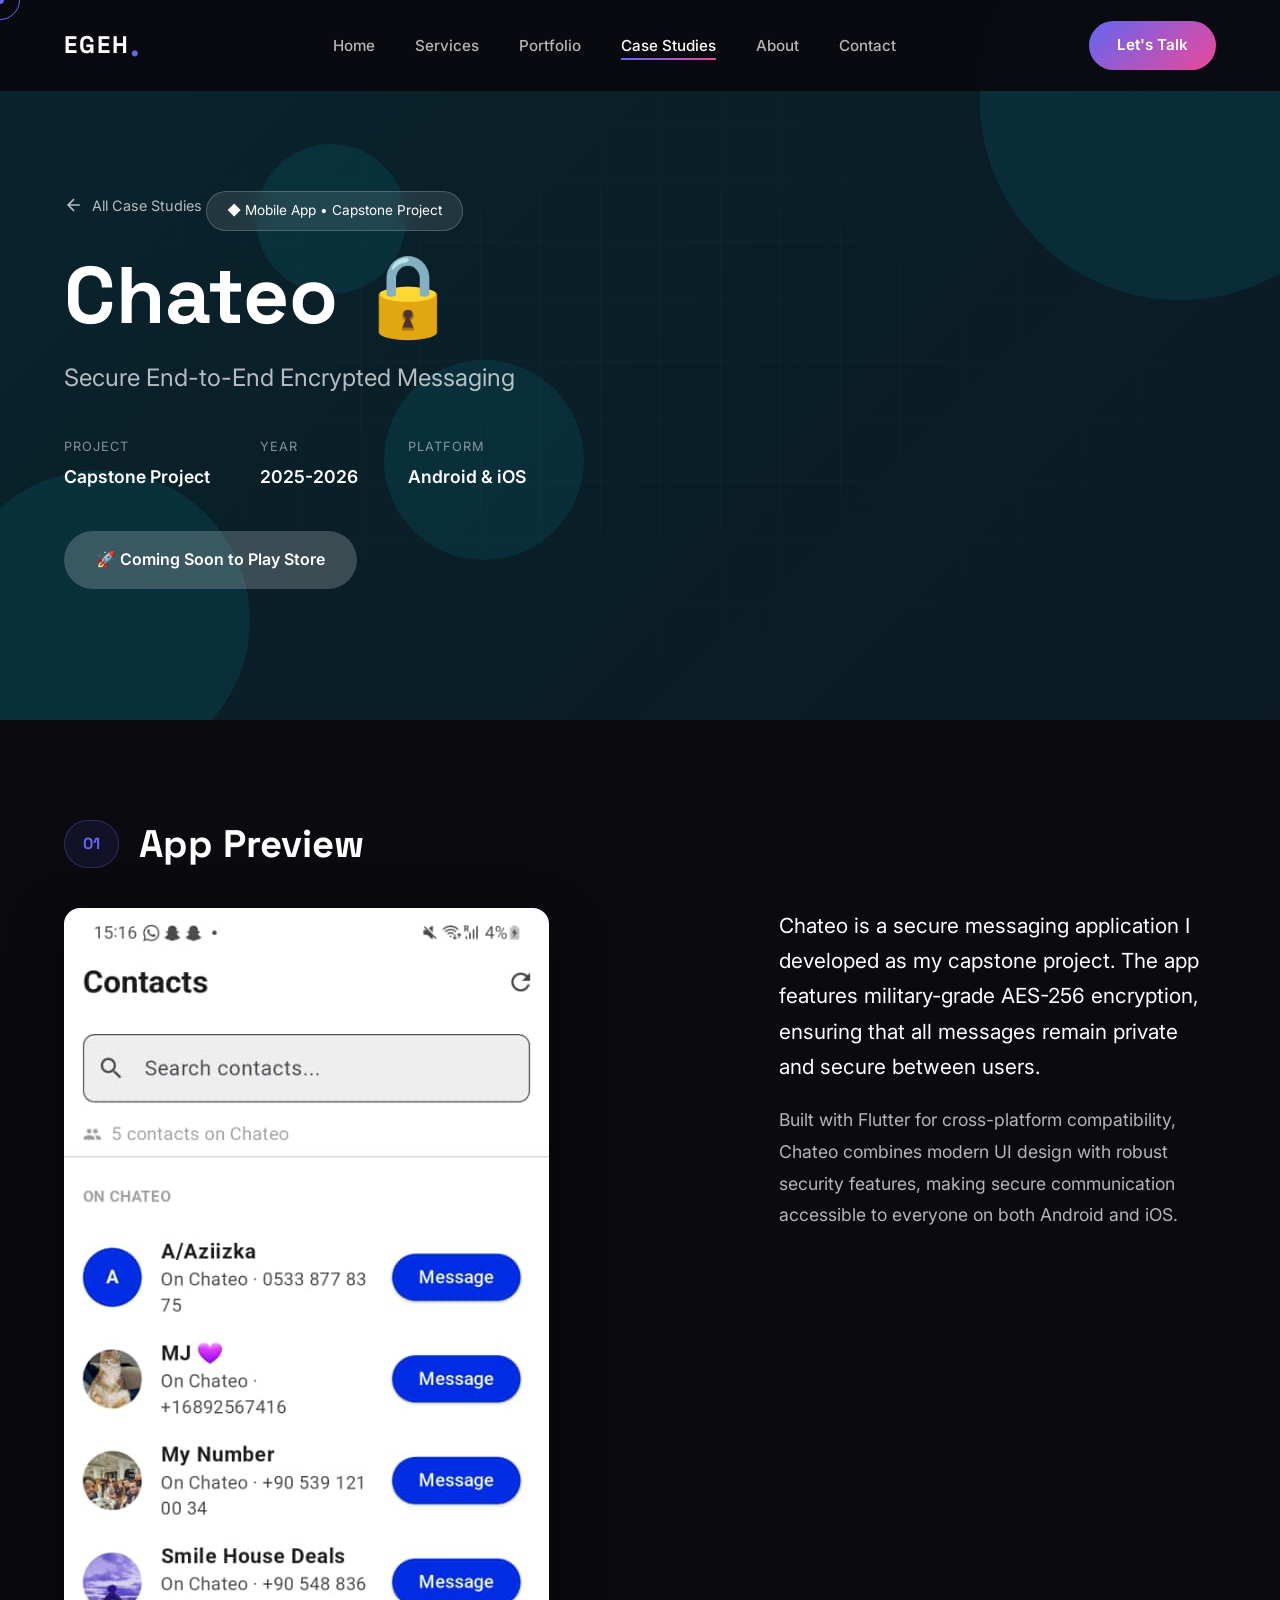
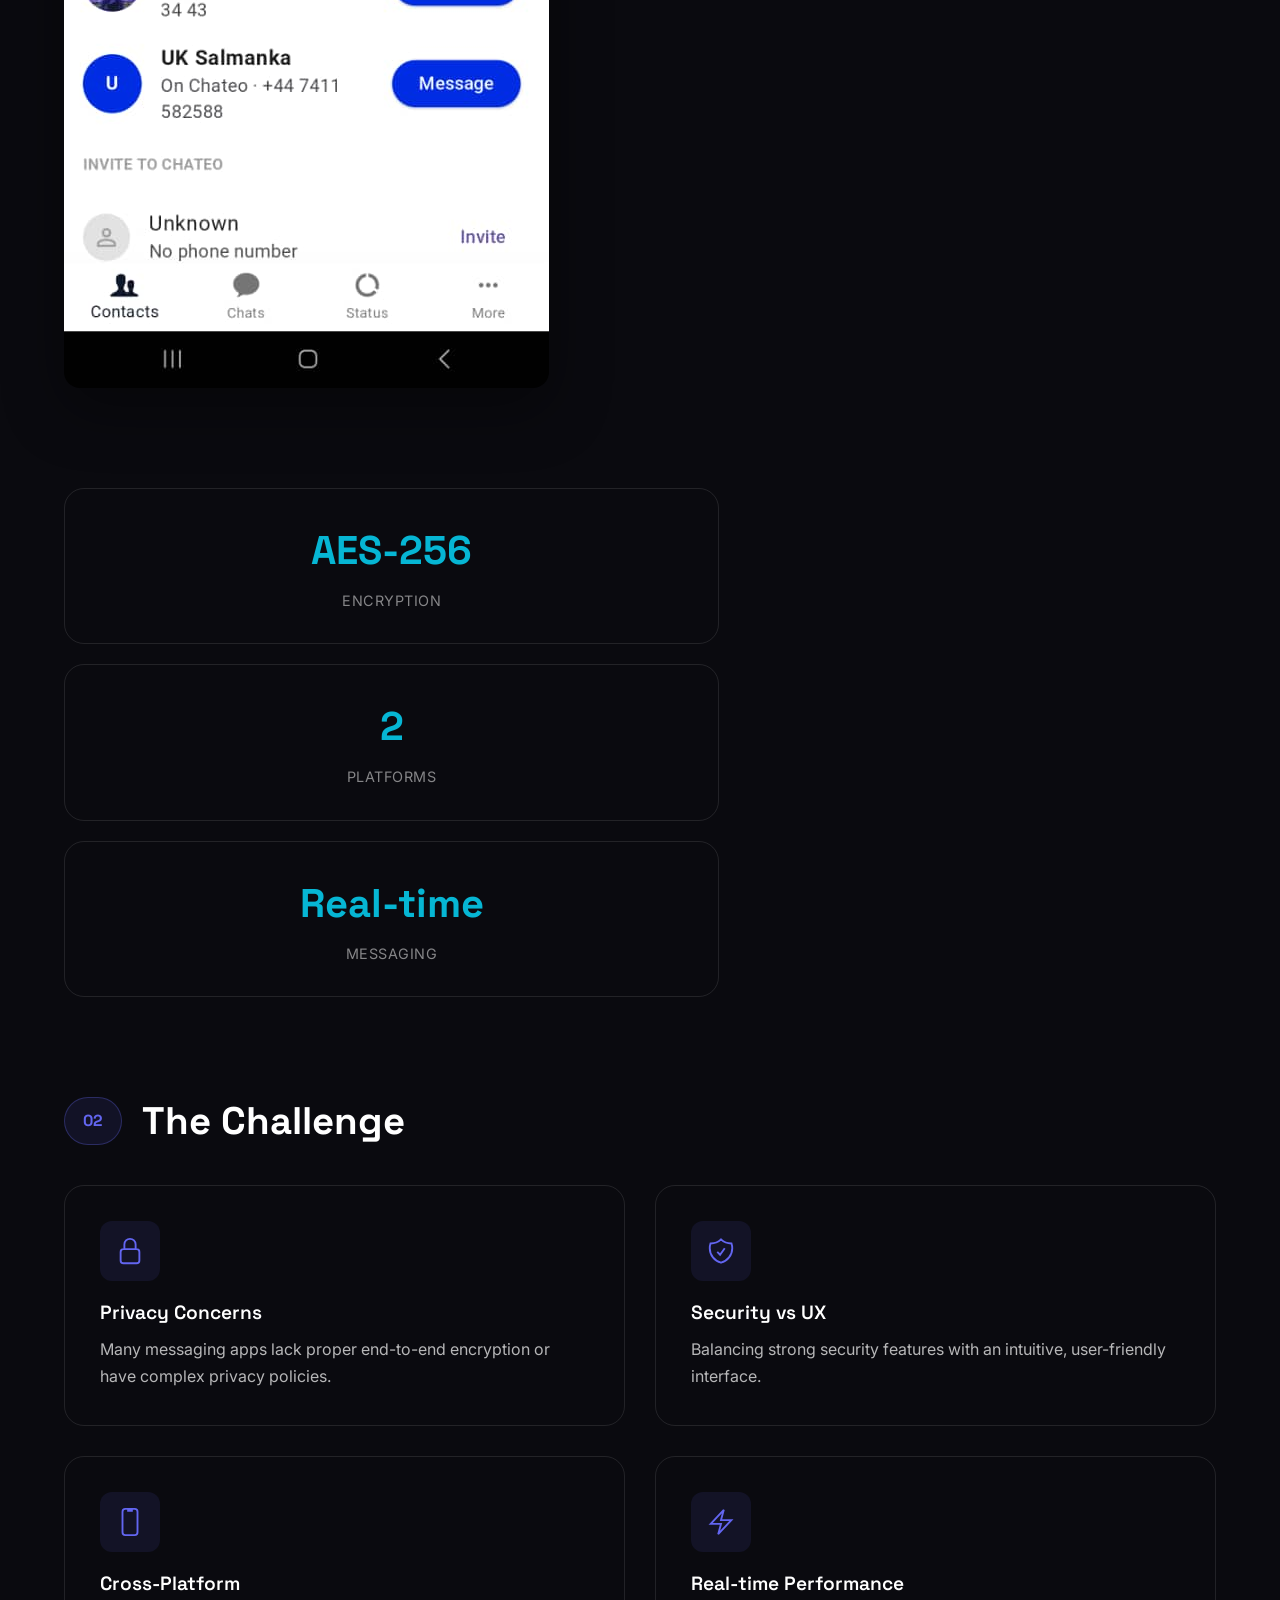
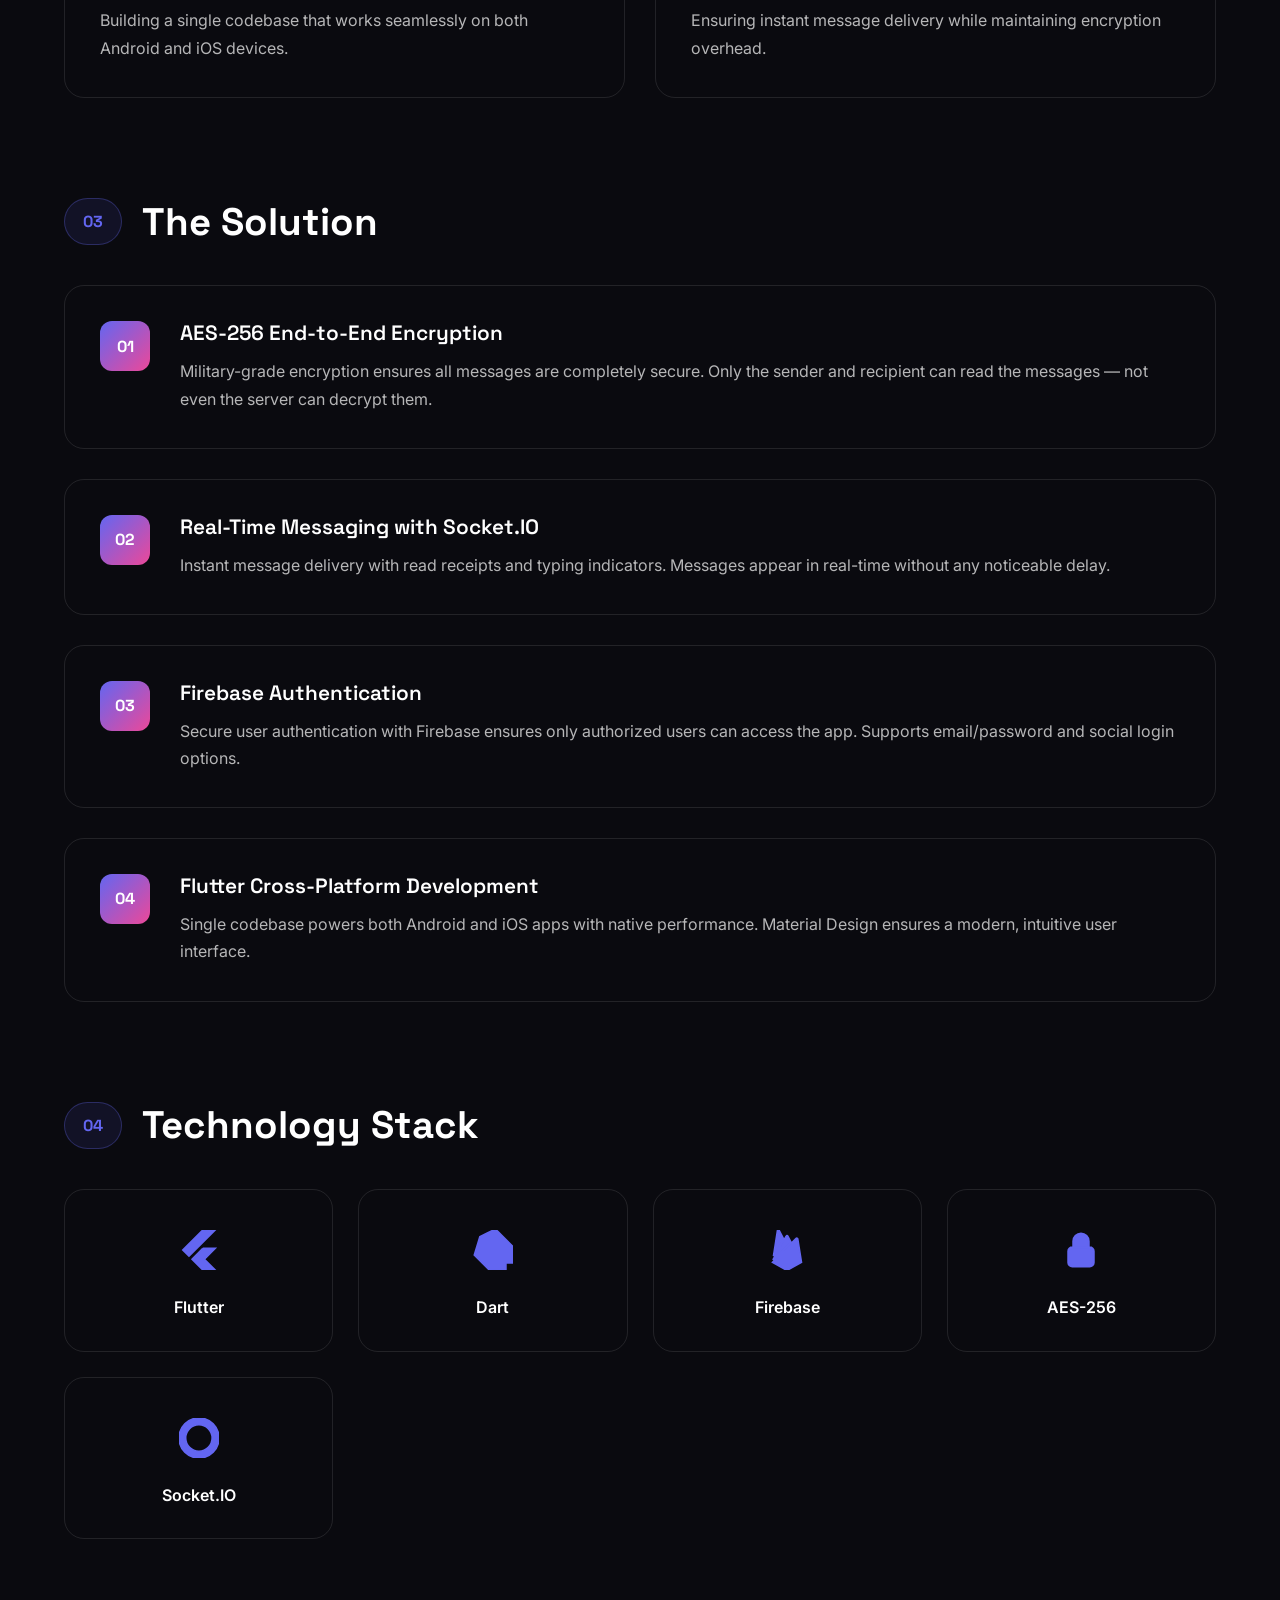
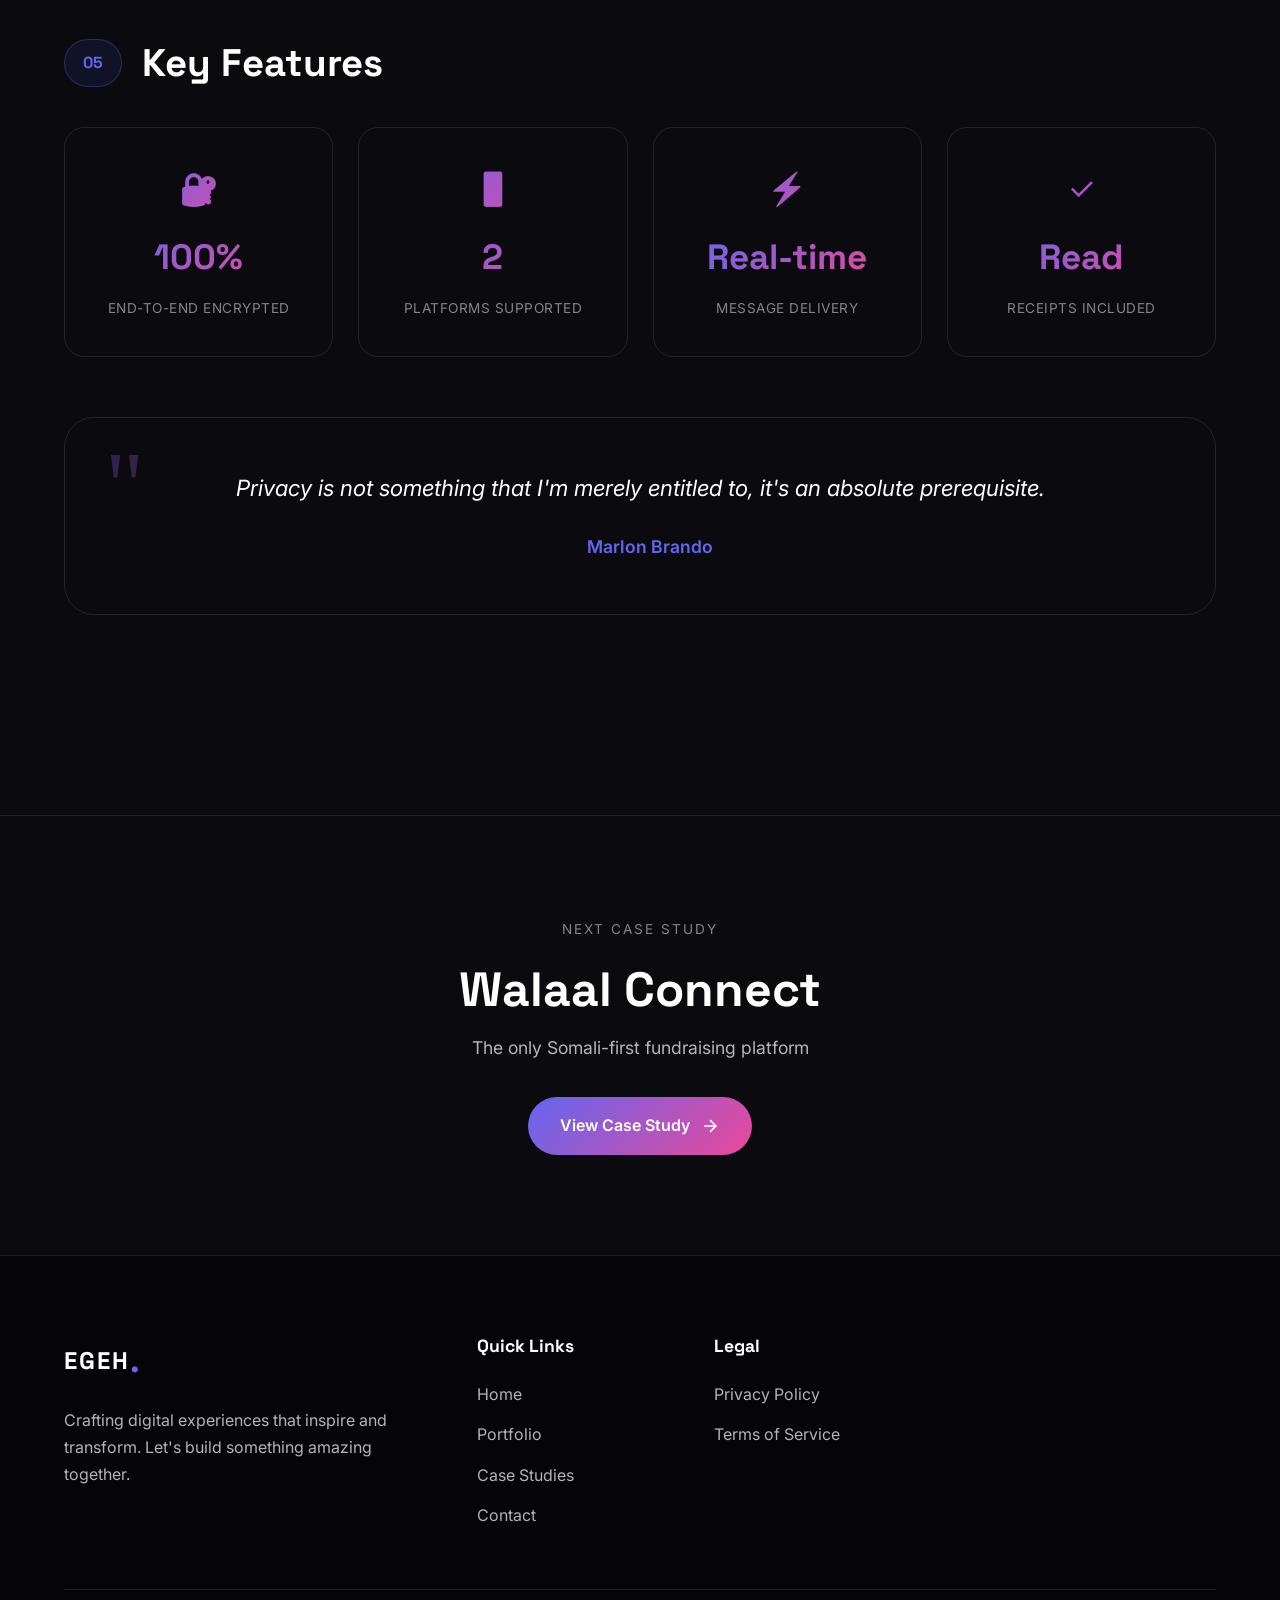
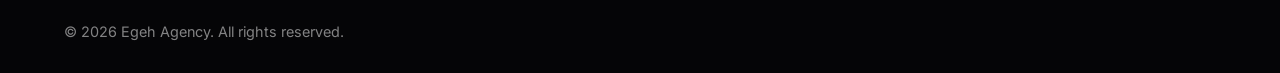
==== commit 6a8d4326: "Rebrand from Huwaal Tech to Egeh Agency" ====
--- a/case-chateo.html
+++ b/case-chateo.html
@@ -4,7 +4,7 @@
     <meta charset="UTF-8">
     <meta name="viewport" content="width=device-width, initial-scale=1.0">
     <meta name="description" content="Chateo Case Study - Secure end-to-end encrypted messaging app built with Flutter">
-    <title>Chateo Case Study | Huwaal Tech</title>
+    <title>Chateo Case Study | Egeh Agency</title>
     <link rel="stylesheet" href="css/style.css">
     <link rel="preconnect" href="https://fonts.googleapis.com">
     <link rel="preconnect" href="https://fonts.gstatic.com" crossorigin>
@@ -14,7 +14,7 @@
     <!-- Preloader -->
     <div class="preloader" id="preloader">
         <div class="loader">
-            <span class="loader-text">HUWAAL</span>
+            <span class="loader-text">EGEH</span>
             <div class="loader-bar"></div>
         </div>
     </div>
@@ -27,7 +27,7 @@
     <nav class="navbar navbar-dark" id="navbar">
         <div class="nav-container">
             <a href="index.html" class="logo">
-                <span class="logo-text">HUWAAL</span>
+                <span class="logo-text">EGEH</span>
                 <span class="logo-dot">.</span>
             </a>
             <ul class="nav-menu" id="nav-menu">
@@ -333,7 +333,7 @@
             <div class="footer-grid">
                 <div class="footer-brand">
                     <a href="index.html" class="logo">
-                        <span class="logo-text">HUWAAL</span>
+                        <span class="logo-text">EGEH</span>
                         <span class="logo-dot">.</span>
                     </a>
                     <p class="footer-description">
@@ -358,7 +358,7 @@
                 </div>
             </div>
             <div class="footer-bottom">
-                <p>&copy; 2026 Huwaal Tech. All rights reserved.</p>
+                <p>&copy; 2026 Egeh Agency. All rights reserved.</p>
             </div>
         </div>
     </footer>
--- a/css/style.css
+++ b/css/style.css
@@ -1,5 +1,5 @@
 /* ===================================
-   Huwaal Tech - Web Agency Portfolio
+   Egeh Agency - Web Agency Portfolio
    Modern CSS with Variables, Grid, Flexbox
    =================================== */
 
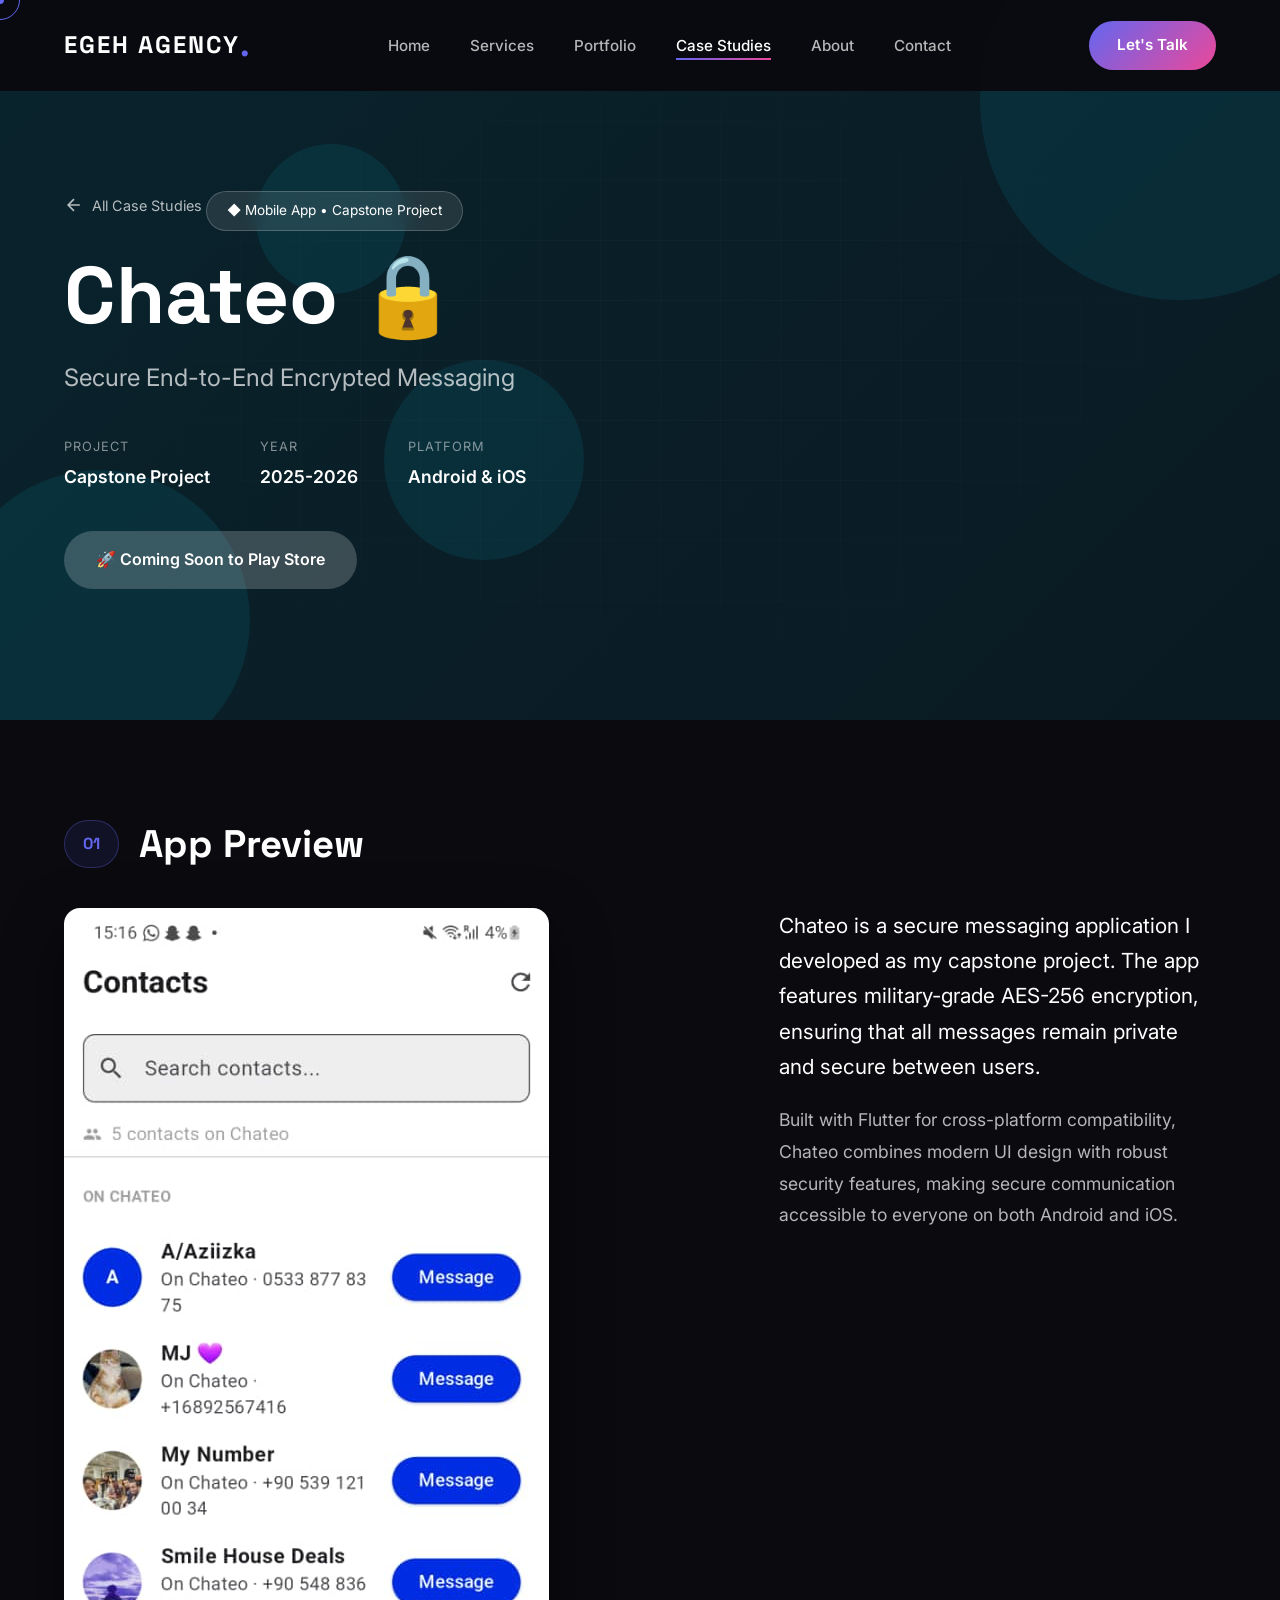
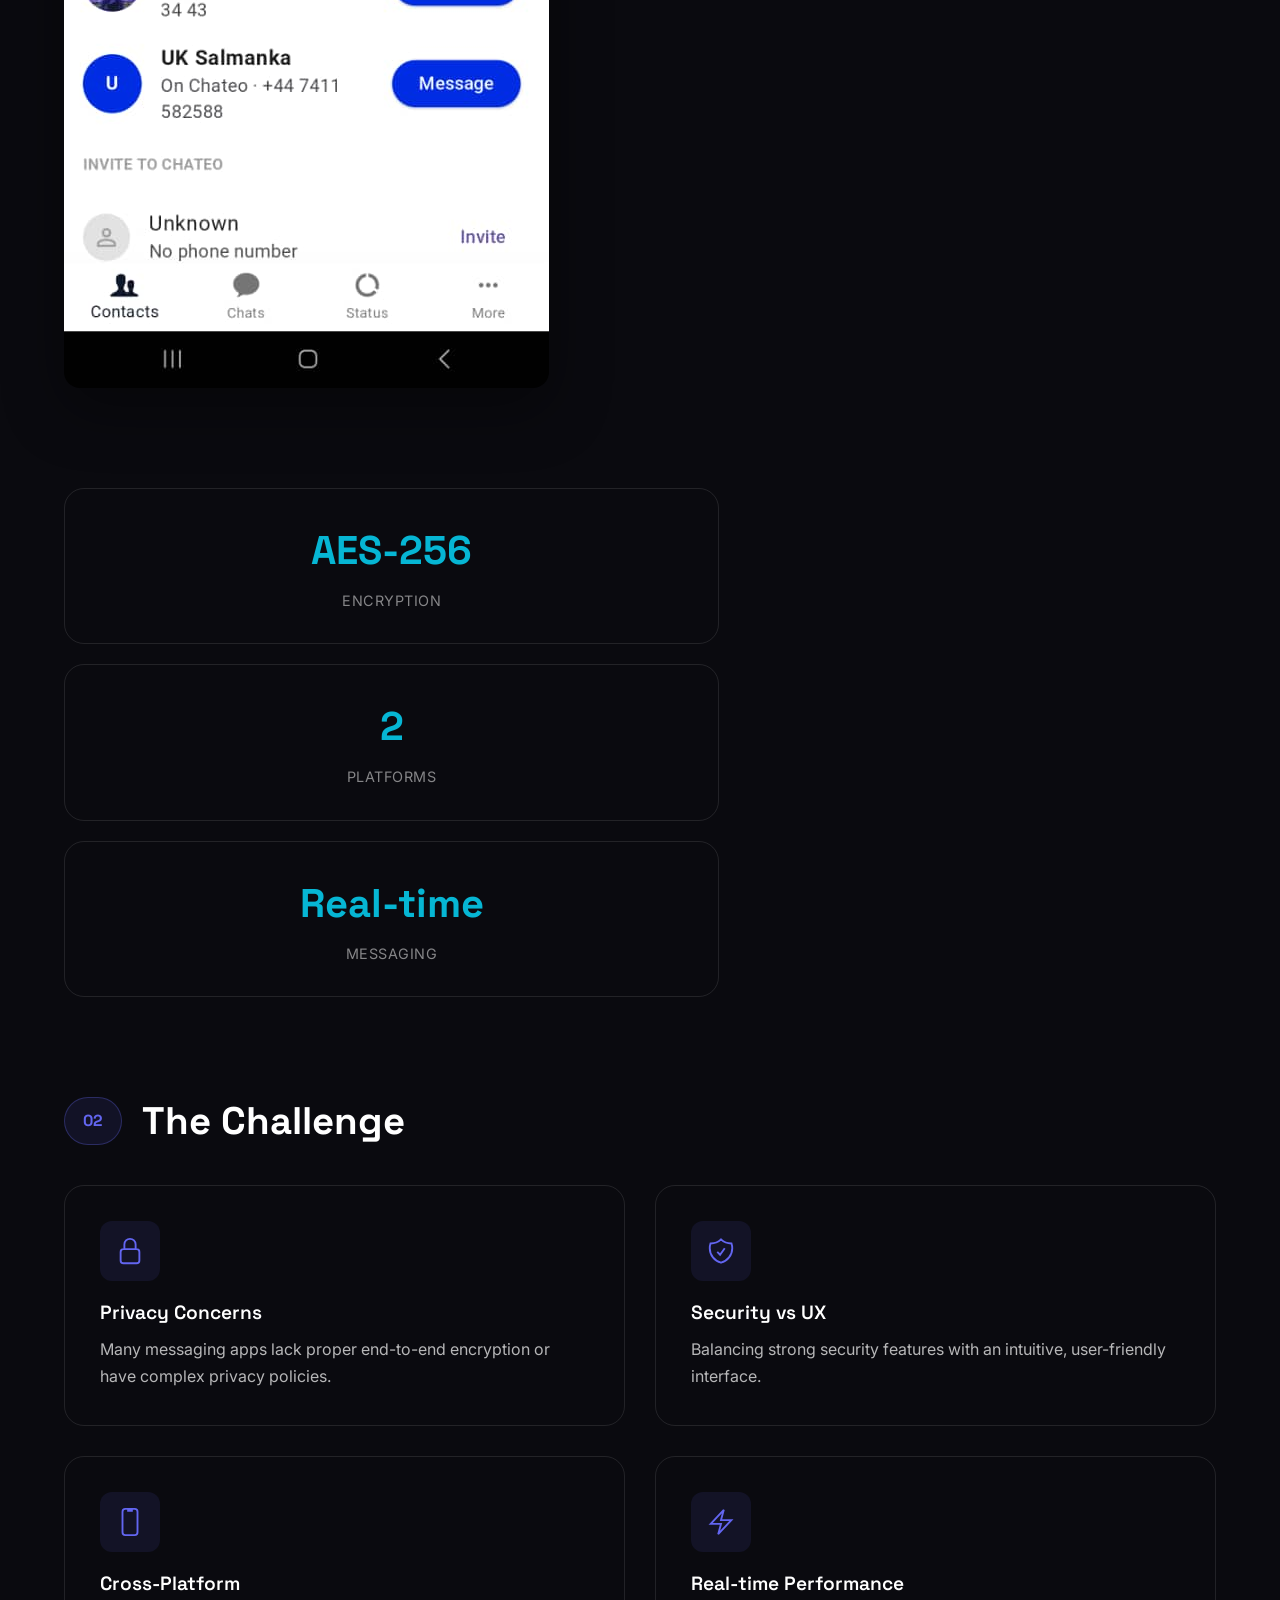
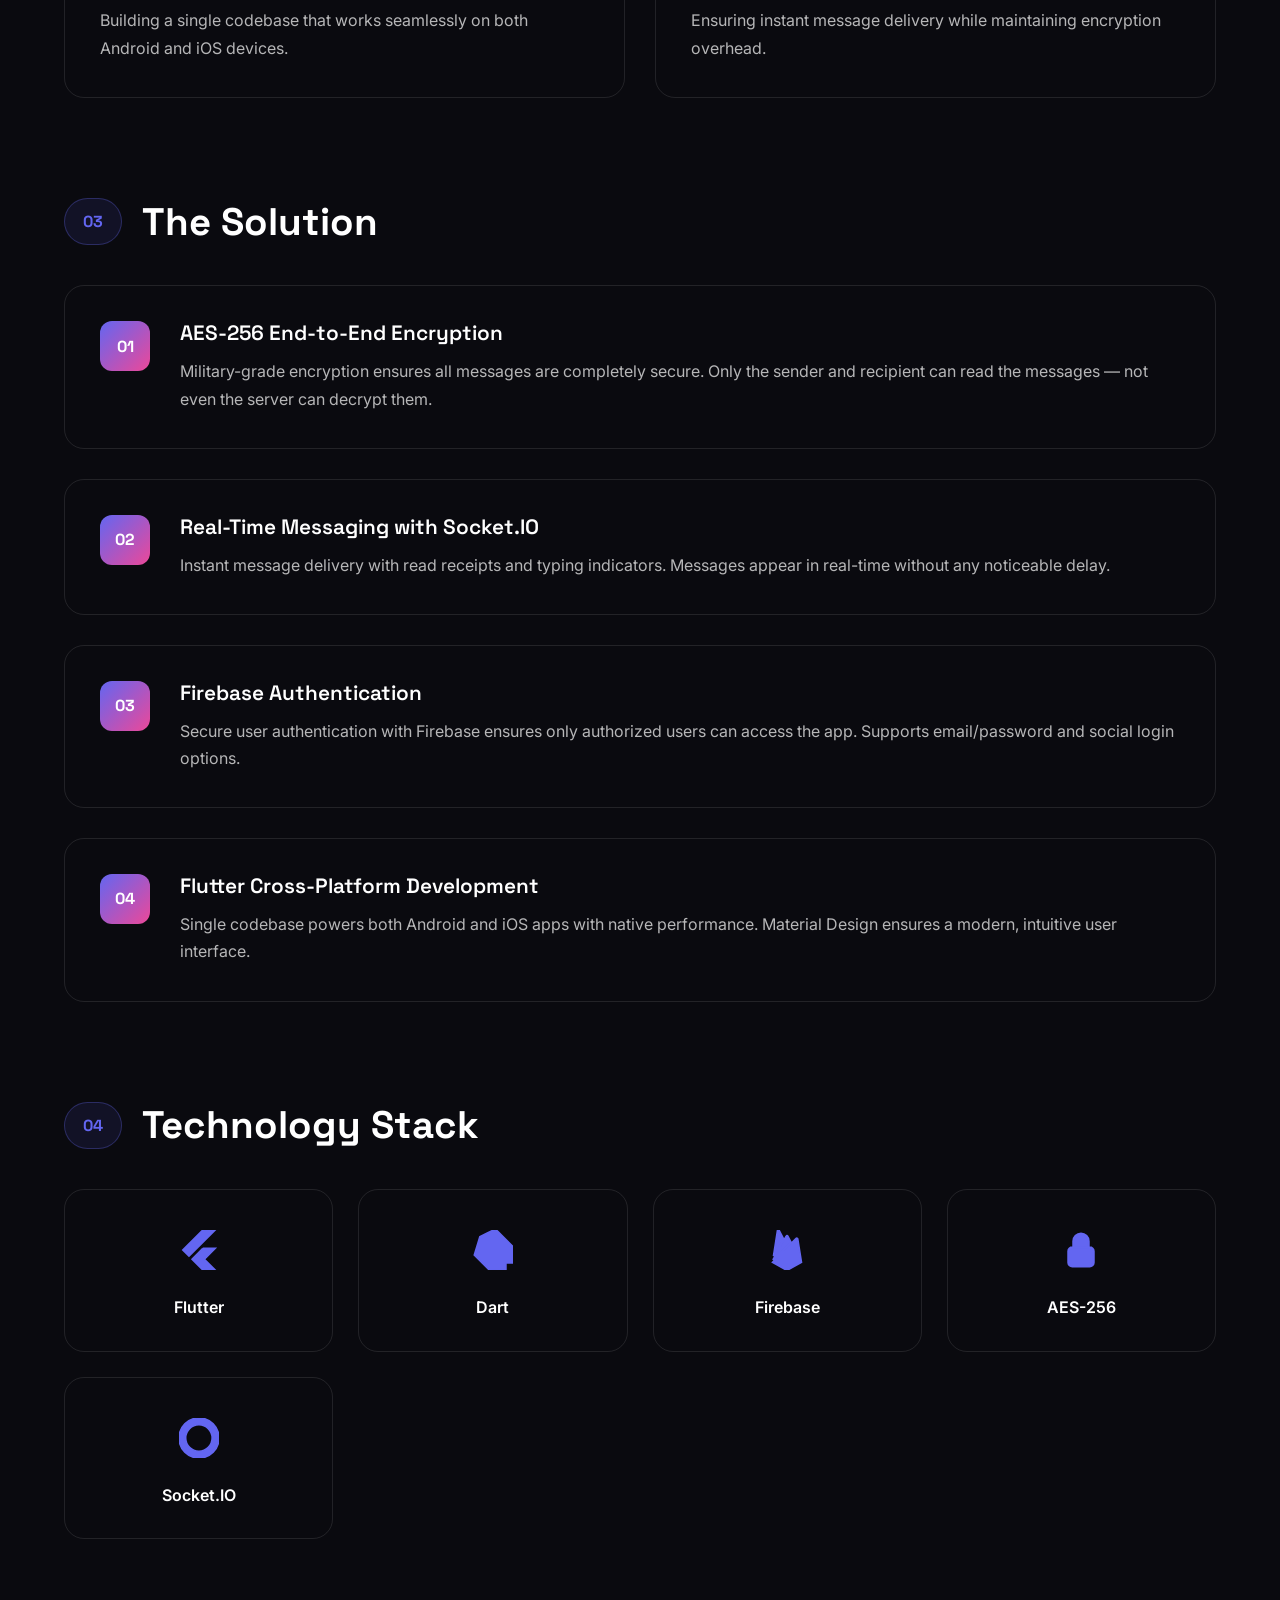
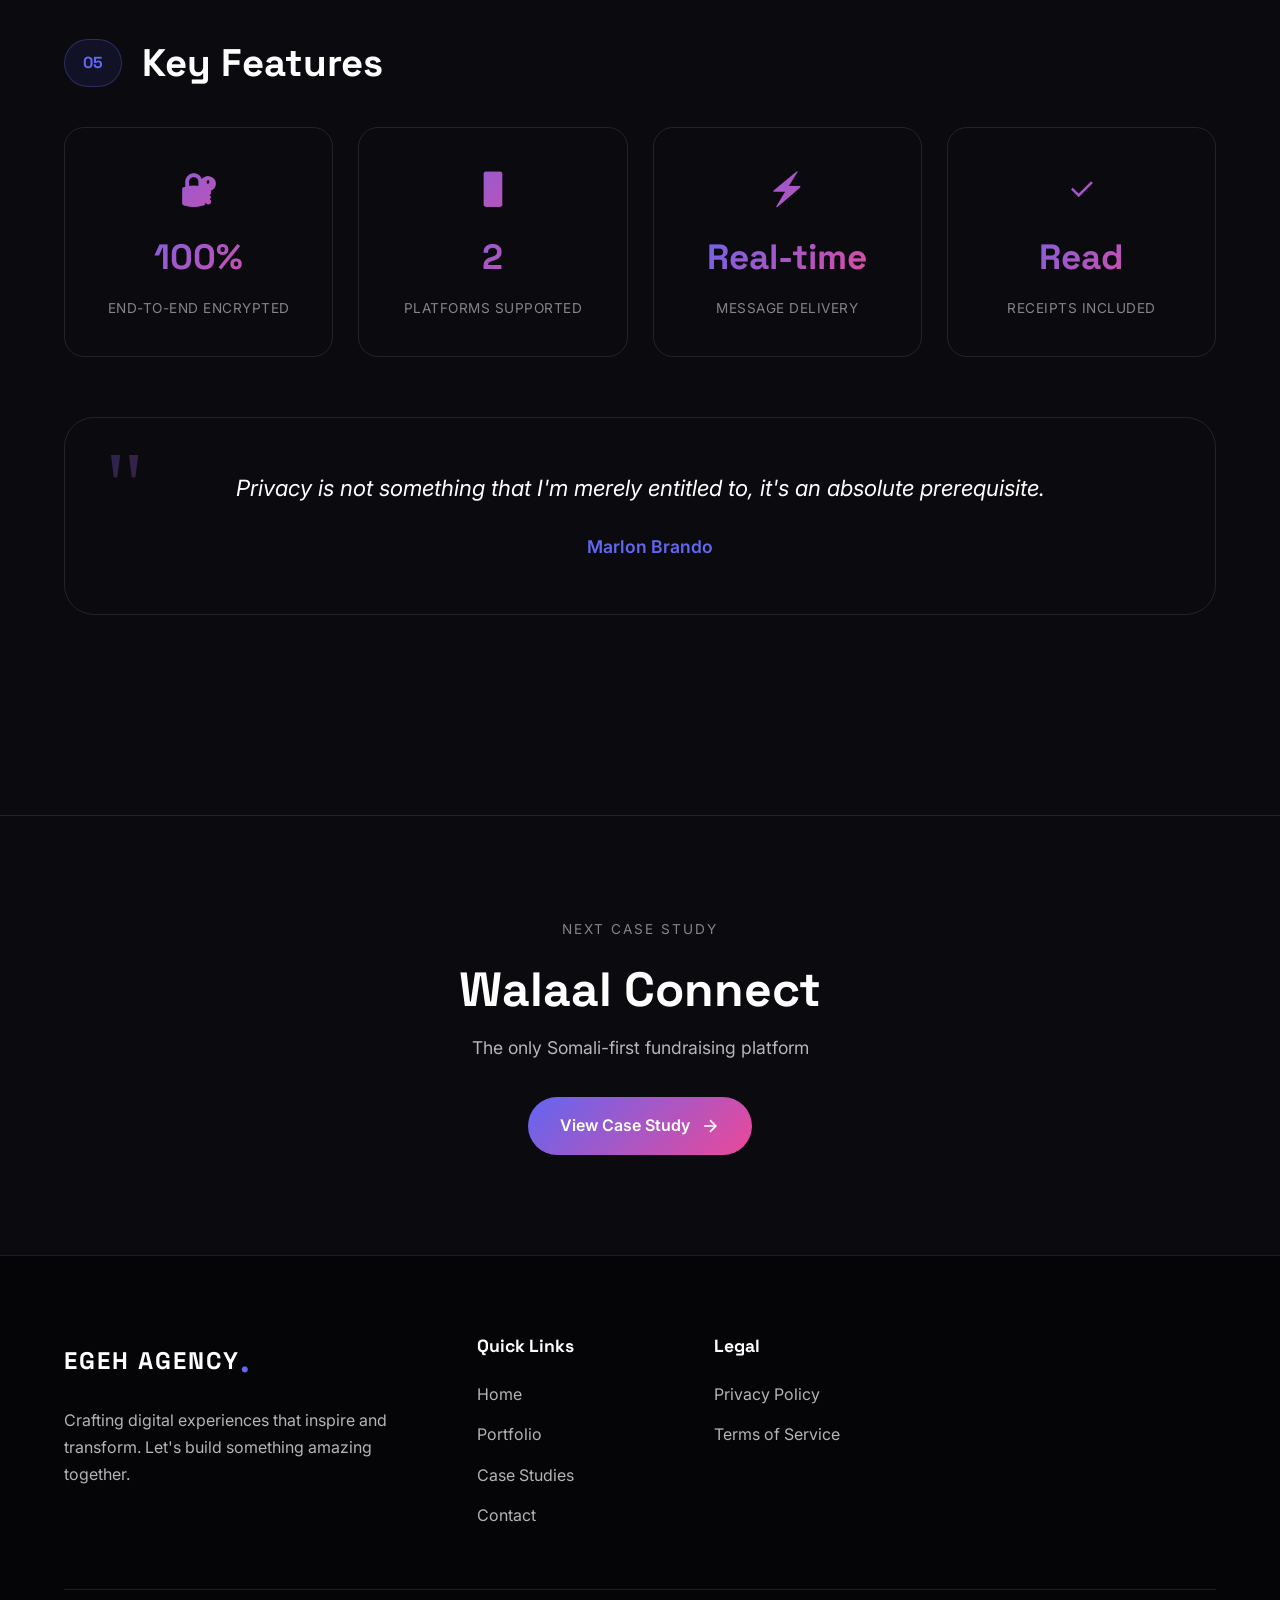
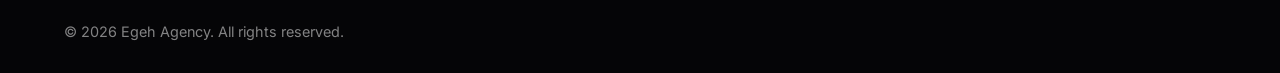
==== commit 757d23e4: "Update loader and logo to EGEH AGENCY" ====
--- a/case-chateo.html
+++ b/case-chateo.html
@@ -14,7 +14,7 @@
     <!-- Preloader -->
     <div class="preloader" id="preloader">
         <div class="loader">
-            <span class="loader-text">EGEH</span>
+            <span class="loader-text">EGEH AGENCY</span>
             <div class="loader-bar"></div>
         </div>
     </div>
@@ -27,7 +27,7 @@
     <nav class="navbar navbar-dark" id="navbar">
         <div class="nav-container">
             <a href="index.html" class="logo">
-                <span class="logo-text">EGEH</span>
+                <span class="logo-text">EGEH AGENCY</span>
                 <span class="logo-dot">.</span>
             </a>
             <ul class="nav-menu" id="nav-menu">
@@ -333,7 +333,7 @@
             <div class="footer-grid">
                 <div class="footer-brand">
                     <a href="index.html" class="logo">
-                        <span class="logo-text">EGEH</span>
+                        <span class="logo-text">EGEH AGENCY</span>
                         <span class="logo-dot">.</span>
                     </a>
                     <p class="footer-description">
